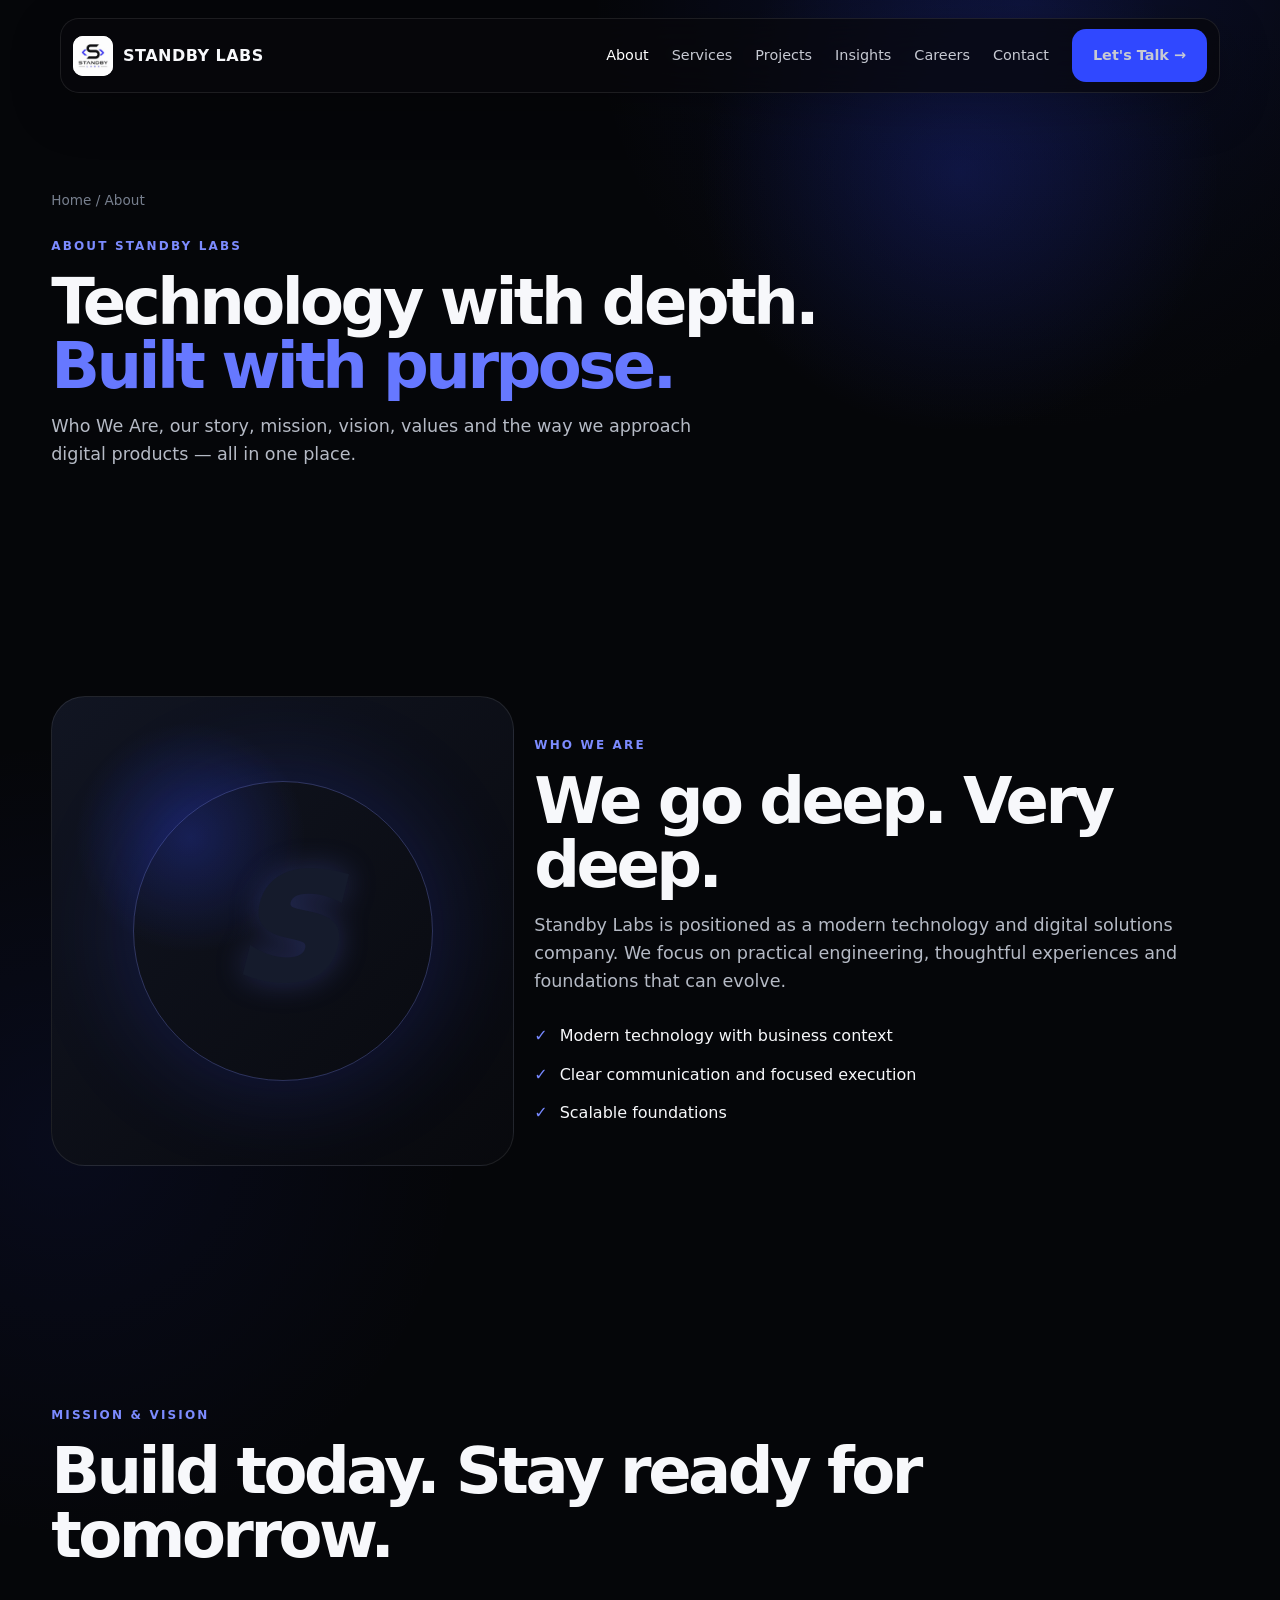
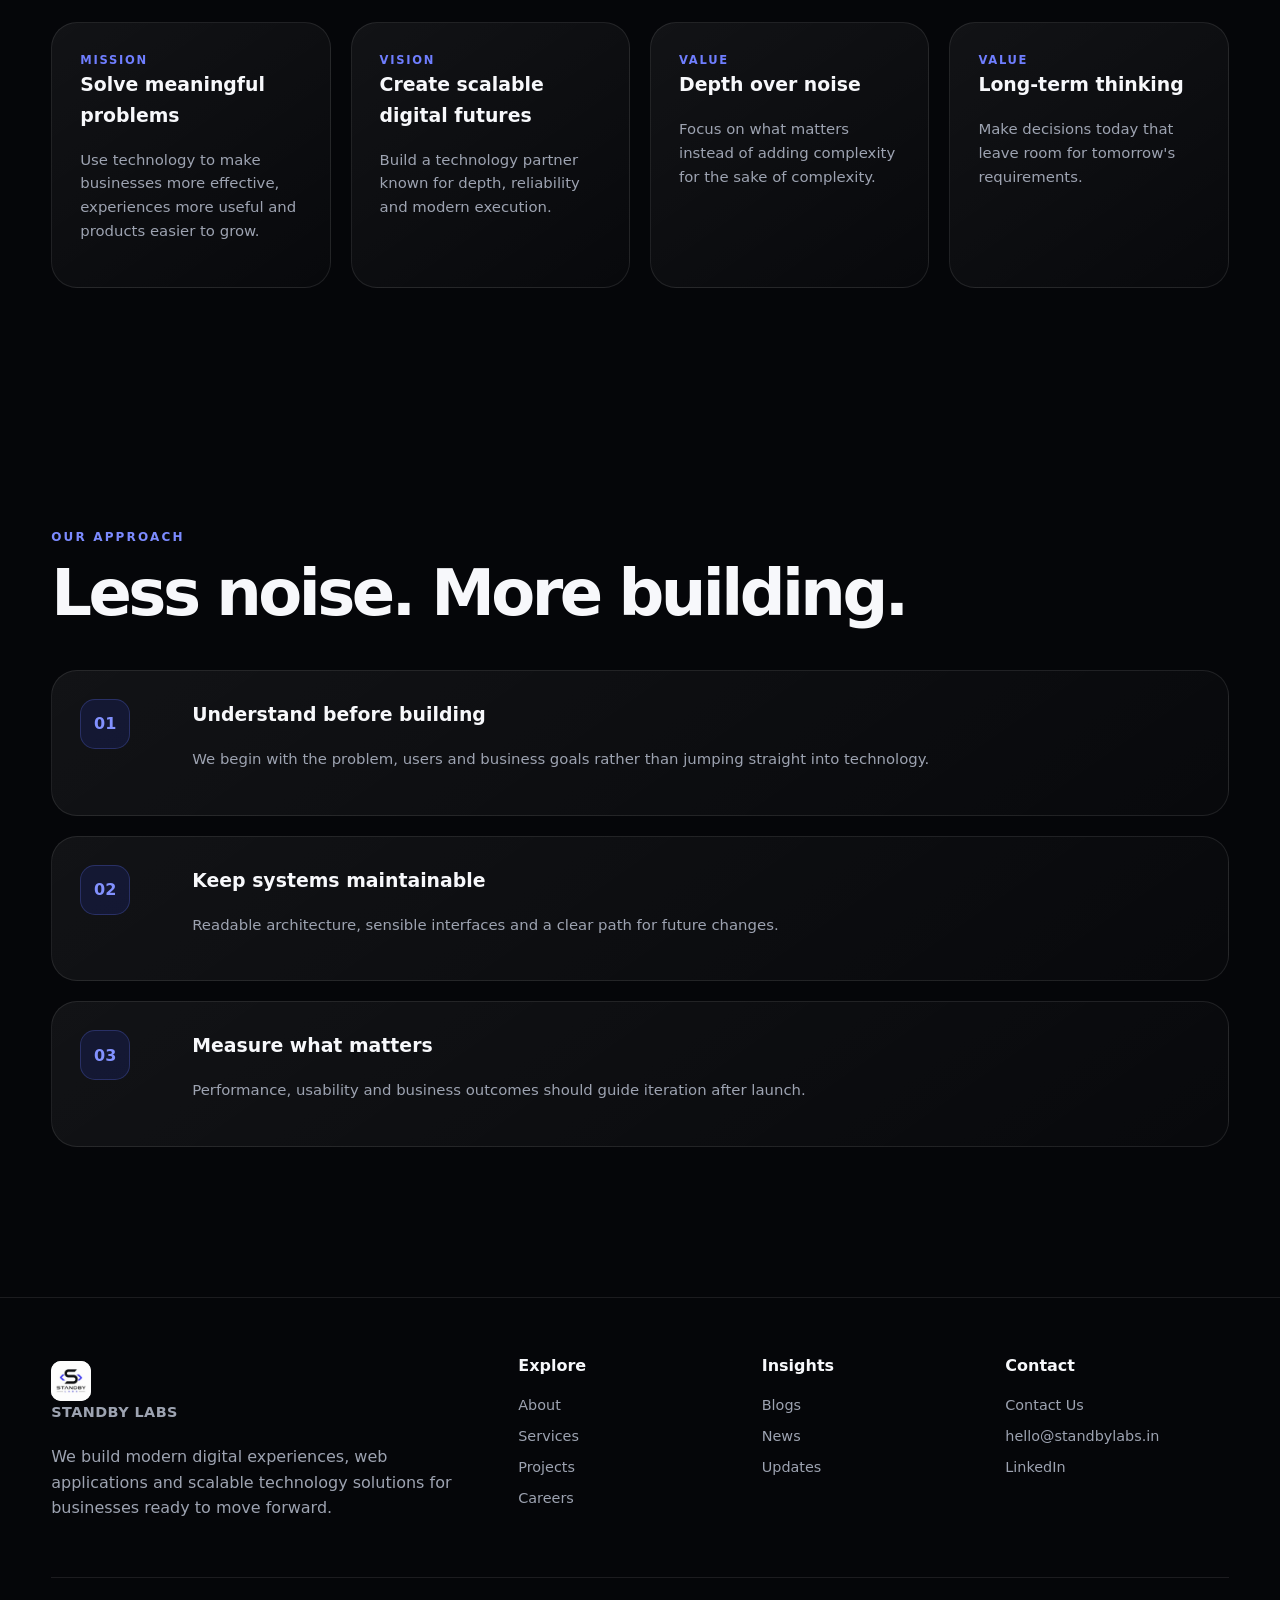
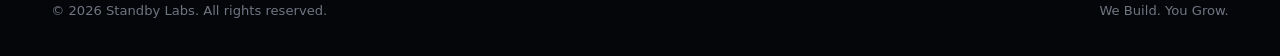
==== about.html @ 9fd93298 "Initial Commit" ====
<!doctype html><html lang="en"><head><meta charset="utf-8"><meta name="viewport" content="width=device-width,initial-scale=1">
<title>About | Standby Labs</title><meta name="description" content="Standby Labs — Web Development, Digital Solutions, Scalable Future."><link rel="icon" href="assets/logo.jfif"><link rel="stylesheet" href="assets/styles.css"></head>
<body><nav><a class="brand" href="index.html"><img src="assets/logo.jfif" alt="Standby Labs logo"><span>STANDBY LABS</span></a><div class="navlinks"><a class="active" href="about.html">About</a><a class="" href="services.html">Services</a><a class="" href="projects.html">Projects</a><a class="" href="insights.html">Insights</a><a class="" href="careers.html">Careers</a><a class="" href="contact.html">Contact</a><a class="btn primary" href="contact.html">Let's Talk →</a></div><button class="menu" aria-label="Menu">☰</button></nav>
<section class="page-hero"><div class="container"><div class="breadcrumb">Home / About</div><div class="eyebrow reveal">About Standby Labs</div><h1 class="title reveal">Technology with depth.<br><span class="gradient">Built with purpose.</span></h1><p class="lead reveal">Who We Are, our story, mission, vision, values and the way we approach digital products — all in one place.</p></div></section>
<section class="section"><div class="container split grid"><div class="visual-panel reveal"><div class="orb"></div></div><div class="reveal delay1"><div class="eyebrow">Who We Are</div><h2 class="title">We go deep. Very deep.</h2><p class="lead">Standby Labs is positioned as a modern technology and digital solutions company. We focus on practical engineering, thoughtful experiences and foundations that can evolve.</p><div class="checks"><div class="check"><b>✓</b><span>Modern technology with business context</span></div><div class="check"><b>✓</b><span>Clear communication and focused execution</span></div><div class="check"><b>✓</b><span>Scalable foundations</span></div></div></div></div></section>
<section class="section"><div class="container"><div class="eyebrow">Mission & Vision</div><h2 class="title">Build today. Stay ready for tomorrow.</h2><div class="cards4 grid"><article class="card reveal"><div class="service-number">MISSION</div><h3>Solve meaningful problems</h3><p>Use technology to make businesses more effective, experiences more useful and products easier to grow.</p></article><article class="card reveal delay1"><div class="service-number">VISION</div><h3>Create scalable digital futures</h3><p>Build a technology partner known for depth, reliability and modern execution.</p></article><article class="card reveal delay2"><div class="service-number">VALUE</div><h3>Depth over noise</h3><p>Focus on what matters instead of adding complexity for the sake of complexity.</p></article><article class="card reveal delay3"><div class="service-number">VALUE</div><h3>Long-term thinking</h3><p>Make decisions today that leave room for tomorrow's requirements.</p></article></div></div></section>
<section class="section"><div class="container"><div class="eyebrow">Our Approach</div><h2 class="title">Less noise. More building.</h2><div class="feature-list"><article class="card reveal"><div class="icon">01</div><div><h3>Understand before building</h3><p>We begin with the problem, users and business goals rather than jumping straight into technology.</p></div></article><article class="card reveal delay1"><div class="icon">02</div><div><h3>Keep systems maintainable</h3><p>Readable architecture, sensible interfaces and a clear path for future changes.</p></div></article><article class="card reveal delay2"><div class="icon">03</div><div><h3>Measure what matters</h3><p>Performance, usability and business outcomes should guide iteration after launch.</p></div></article></div></div></section>
<footer><div class="container footer-grid grid"><div><a class="brand" href="index.html"><img src="assets/logo.jfif" alt=""><span>STANDBY LABS</span></a><p class="muted" style="max-width:420px;margin-top:20px">We build modern digital experiences, web applications and scalable technology solutions for businesses ready to move forward.</p></div><div><h4>Explore</h4><a href="about.html">About</a><a href="services.html">Services</a><a href="projects.html">Projects</a><a href="careers.html">Careers</a></div><div><h4>Insights</h4><a href="insights.html">Blogs</a><a href="insights.html">News</a><a href="insights.html">Updates</a></div><div><h4>Contact</h4><a href="contact.html">Contact Us</a><a href="mailto:hello@standbylabs.in">hello@standbylabs.in</a><a href="https://www.linkedin.com/company/standby-labs/" target="_blank" rel="noopener">LinkedIn</a></div></div><div class="container copyright"><span>© <span data-year></span> Standby Labs. All rights reserved.</span><span>We Build. You Grow.</span></div></footer><script src="assets/app.js"></script></body></html>
---- assets/styles.css ----
:root{
  --bg:#050609;--bg2:#090b10;--panel:#0d1017;--panel2:#121620;
  --text:#f7f8fb;--muted:#9da3b1;--blue:#3048ff;--blue2:#6678ff;
  --line:rgba(255,255,255,.09);--white08:rgba(255,255,255,.08);
  --shadow:0 30px 90px rgba(0,0,0,.45);--radius:26px;--max:1240px
}
*{box-sizing:border-box}html{scroll-behavior:smooth}body{margin:0;background:
radial-gradient(circle at 80% 0,rgba(48,72,255,.16),transparent 27rem),
radial-gradient(circle at 5% 35%,rgba(48,72,255,.08),transparent 25rem),var(--bg);
color:var(--text);font-family:Inter,ui-sans-serif,system-ui,-apple-system,"Segoe UI",sans-serif;line-height:1.6;overflow-x:hidden}
body.loaded{opacity:1}body{opacity:0;transition:opacity .5s ease}a{color:inherit;text-decoration:none}img{max-width:100%;display:block}
.container{width:min(var(--max),92%);margin:auto}.muted{color:var(--muted)}.eyebrow{color:#7c8bff;font-weight:800;letter-spacing:.18em;text-transform:uppercase;font-size:.75rem}
h1,h2,h3,p{margin-top:0}.display{font-size:clamp(3.5rem,8vw,8.2rem);line-height:.9;letter-spacing:-.075em;margin:18px 0}
.title{font-size:clamp(2.3rem,5vw,4.6rem);line-height:1;letter-spacing:-.055em;margin:14px 0}
.lead{font-size:1.1rem;color:#b5bac5;max-width:700px}.section{padding:120px 0}.grid{display:grid;gap:20px}
.btn{display:inline-flex;align-items:center;gap:10px;padding:14px 20px;border-radius:14px;font-weight:850;border:1px solid var(--line);transition:.3s ease;cursor:pointer}
.btn:hover{transform:translateY(-3px);box-shadow:0 15px 35px rgba(48,72,255,.2)}.primary{background:var(--blue);border-color:transparent}
.secondary{background:rgba(255,255,255,.035)}.link{color:#91a0ff;font-weight:800}
.reveal{opacity:0;transform:translateY(28px);transition:opacity .8s cubic-bezier(.2,.8,.2,1),transform .8s cubic-bezier(.2,.8,.2,1)}
.reveal.show{opacity:1;transform:none}.delay1{transition-delay:.08s}.delay2{transition-delay:.16s}.delay3{transition-delay:.24s}
nav{position:fixed;z-index:100;top:18px;left:50%;transform:translateX(-50%);width:min(1160px,94%);
padding:10px 12px;border:1px solid var(--line);border-radius:19px;background:rgba(7,8,12,.72);backdrop-filter:blur(18px);
display:flex;align-items:center;justify-content:space-between;box-shadow:0 15px 50px rgba(0,0,0,.25)}
.brand{display:flex;align-items:center;gap:10px;font-weight:900;letter-spacing:.03em}.brand img{width:40px;height:40px;object-fit:contain;background:#fff;border-radius:10px}
.navlinks{display:flex;gap:23px;align-items:center}.navlinks a{font-size:.9rem;color:#c7cad3;transition:.2s}.navlinks a:hover,.navlinks a.active{color:#fff}
.menu{display:none;background:none;color:#fff;border:0;font-size:1.5rem}.mobile-nav{display:none}
.hero{min-height:100vh;display:grid;align-items:center;padding:155px 0 100px;position:relative;overflow:hidden}
.hero:after{content:"";position:absolute;inset:0;background:linear-gradient(180deg,transparent 60%,var(--bg) 100%),url("assets/cover.jfif") center/cover no-repeat;opacity:.18;z-index:-1}
.hero-grid{display:grid;grid-template-columns:1.08fr .92fr;gap:65px;align-items:center}.gradient{color:var(--blue2)}
.actions{display:flex;gap:12px;flex-wrap:wrap;margin-top:34px}
.hero-visual{min-height:550px;border:1px solid var(--line);border-radius:36px;background:
linear-gradient(145deg,rgba(255,255,255,.06),rgba(255,255,255,.015));position:relative;overflow:hidden;box-shadow:var(--shadow)}
.hero-visual:before{content:"";position:absolute;width:360px;height:360px;border-radius:50%;background:var(--blue);filter:blur(100px);opacity:.22;top:80px;left:50%;transform:translateX(-50%)}
.logo-big{position:absolute;width:250px;height:250px;object-fit:contain;background:#fff;border-radius:36px;left:50%;top:45%;transform:translate(-50%,-50%);box-shadow:0 35px 100px rgba(0,0,0,.5)}
.floating{position:absolute;border:1px solid var(--line);background:rgba(7,8,12,.72);backdrop-filter:blur(14px);border-radius:18px;padding:15px 17px;box-shadow:0 15px 50px rgba(0,0,0,.35)}
.f1{top:28px;left:28px}.f2{right:28px;top:110px}.f3{left:28px;bottom:30px}.f4{right:28px;bottom:30px}
.floating b{display:block}.floating span{font-size:.78rem;color:var(--muted)}
.stats{grid-template-columns:repeat(4,1fr);border:1px solid var(--line);border-radius:24px;overflow:hidden;background:var(--line)}
.stat{padding:30px;background:var(--panel);text-align:center}.stat strong{display:block;font-size:2.2rem}.stat span{color:var(--muted);font-size:.85rem}
.cards4{grid-template-columns:repeat(4,1fr);margin-top:55px}.card{background:linear-gradient(145deg,rgba(255,255,255,.055),rgba(255,255,255,.015));border:1px solid var(--line);border-radius:var(--radius);padding:28px;transition:.35s}
.card:hover{transform:translateY(-8px);border-color:rgba(102,120,255,.55);box-shadow:var(--shadow)}.icon{width:50px;height:50px;border-radius:15px;display:grid;place-items:center;background:rgba(48,72,255,.13);color:#8291ff;border:1px solid rgba(102,120,255,.25);font-weight:900;margin-bottom:35px}
.card p{color:var(--muted);font-size:.93rem}.card h3{font-size:1.18rem}.service-number{font-size:.72rem;color:#6f7eff;font-weight:900;letter-spacing:.15em}
.split{grid-template-columns:.8fr 1.2fr;align-items:center}.visual-panel{min-height:470px;border:1px solid var(--line);border-radius:34px;position:relative;overflow:hidden;background:
radial-gradient(circle at 30% 30%,rgba(48,72,255,.25),transparent 25%),linear-gradient(135deg,#111522,#08090d)}
.visual-panel .orb{position:absolute;border-radius:50%;border:1px solid rgba(126,141,255,.3);width:300px;height:300px;left:50%;top:50%;transform:translate(-50%,-50%);box-shadow:0 0 100px rgba(48,72,255,.22)}
.visual-panel .orb:after{content:"S";position:absolute;inset:0;display:grid;place-items:center;font-size:9rem;font-weight:950;font-style:italic;color:#151b2c;text-shadow:0 0 30px rgba(102,120,255,.25)}
.checks{display:grid;gap:13px;margin-top:28px}.check{display:flex;gap:12px}.check b{color:#7788ff}
.project-grid{grid-template-columns:repeat(2,1fr);margin-top:50px}.project{min-height:430px;border-radius:28px;overflow:hidden;border:1px solid var(--line);background:var(--panel);position:relative}
.project-art{height:290px;background:linear-gradient(135deg,#111522,#07080c);position:relative;overflow:hidden}
.project-art:before{content:"";position:absolute;inset:20px;border:1px solid rgba(255,255,255,.08);border-radius:20px;background:
linear-gradient(140deg,rgba(48,72,255,.18),transparent 55%),repeating-linear-gradient(0deg,rgba(255,255,255,.035) 0 1px,transparent 1px 35px)}
.project-art:after{content:"";position:absolute;width:180px;height:180px;border-radius:50%;background:var(--blue);filter:blur(70px);opacity:.2;right:-20px;top:20px}
.dashboard{position:absolute;z-index:2;left:12%;right:12%;top:22%;bottom:12%;border:1px solid rgba(255,255,255,.12);border-radius:14px;background:#0b0e15;box-shadow:0 25px 50px rgba(0,0,0,.5);padding:16px}
.dots{display:flex;gap:5px}.dots i{width:6px;height:6px;border-radius:50%;background:#6678ff;opacity:.8}.bars{display:flex;gap:7px;align-items:end;height:105px;margin-top:18px}.bars i{display:block;flex:1;background:linear-gradient(180deg,#6b7cff,#2638c9);border-radius:5px 5px 0 0}.mini{display:grid;grid-template-columns:1fr 1fr;gap:8px;margin-top:12px}.mini i{height:30px;border-radius:6px;background:#151a25;border:1px solid rgba(255,255,255,.06)}
.project-info{padding:24px}.project-info small{color:#7585ff;text-transform:uppercase;letter-spacing:.13em;font-weight:800}.project-info h3{margin:8px 0}.project-info p{color:var(--muted);font-size:.9rem}
.process{grid-template-columns:repeat(3,1fr);margin-top:50px}.process .card{border-top:2px solid var(--blue)}.num{color:#7788ff;font-weight:900;font-size:.75rem;letter-spacing:.13em}
.testimonials{grid-template-columns:repeat(3,1fr);margin-top:50px}.quote{font-size:1.05rem;color:#d9dce4}.person{margin-top:25px;color:var(--muted);font-size:.86rem}
.insights{grid-template-columns:1.25fr .75fr;margin-top:50px}.article{border:1px solid var(--line);border-radius:26px;overflow:hidden;background:var(--panel)}.article-img{height:260px;background:
radial-gradient(circle at 75% 30%,rgba(48,72,255,.45),transparent 25%),linear-gradient(135deg,#151a2a,#07080d);position:relative}
.article-img:before{content:"INSIGHTS";position:absolute;left:28px;bottom:24px;font-size:3.5rem;font-weight:950;letter-spacing:-.07em;color:rgba(255,255,255,.06)}
.article-body{padding:25px}.tag{color:#7788ff;font-weight:900;font-size:.7rem;letter-spacing:.13em;text-transform:uppercase}.article h3{font-size:1.35rem;margin:10px 0}.article p{color:var(--muted)}
.jobs{grid-template-columns:repeat(2,1fr);margin-top:50px}.job{display:flex;justify-content:space-between;gap:20px;align-items:center}.job h3{margin:0 0 6px}.job p{margin:0;color:var(--muted);font-size:.88rem}
.cta{padding:70px;border-radius:34px;border:1px solid rgba(102,120,255,.3);background:
radial-gradient(circle at 80% 40%,rgba(48,72,255,.25),transparent 30%),linear-gradient(135deg,rgba(255,255,255,.06),rgba(255,255,255,.015));
display:flex;align-items:center;justify-content:space-between;gap:30px}
footer{padding:55px 0 35px;border-top:1px solid var(--line);margin-top:30px}.footer-grid{grid-template-columns:2fr 1fr 1fr 1fr}.footer-grid h4{margin:0 0 15px}.footer-grid a{display:block;color:var(--muted);font-size:.9rem;margin:8px 0}.footer-grid a:hover{color:#fff}.copyright{border-top:1px solid var(--line);margin-top:40px;padding-top:22px;color:#707582;font-size:.82rem;display:flex;justify-content:space-between}
.page-hero{padding:190px 0 90px;position:relative}.page-hero:after{content:"";position:absolute;inset:0;z-index:-1;background:radial-gradient(circle at 75% 30%,rgba(48,72,255,.18),transparent 25%),linear-gradient(180deg,transparent,var(--bg));pointer-events:none}
.breadcrumb{color:#777f8e;font-size:.85rem;margin-bottom:25px}.feature-list{display:grid;gap:20px;margin-top:45px}.feature-list .card{display:grid;grid-template-columns:90px 1fr;gap:22px;align-items:start}.feature-list .icon{margin:0}
.form-grid{grid-template-columns:1fr 1fr}.form{display:grid;gap:16px;margin-top:35px}.field{display:grid;gap:7px}.field label{font-size:.82rem;color:#bfc3cc}.field input,.field textarea,.field select{width:100%;border:1px solid var(--line);background:#0a0d13;color:#fff;border-radius:13px;padding:14px 15px;outline:none;font:inherit}.field input:focus,.field textarea:focus,.field select:focus{border-color:#5c70ff;box-shadow:0 0 0 3px rgba(48,72,255,.1)}textarea{min-height:160px;resize:vertical}.form-message{min-height:24px;color:#8492ff;font-size:.85rem}
.filters{display:flex;gap:10px;flex-wrap:wrap;margin-top:35px}.filter{border:1px solid var(--line);background:transparent;color:#aaaeba;padding:9px 14px;border-radius:999px;cursor:pointer}.filter.active,.filter:hover{background:var(--blue);color:#fff;border-color:transparent}
@media(max-width:1000px){.hero-grid,.split{grid-template-columns:1fr}.cards4{grid-template-columns:repeat(2,1fr)}.project-grid,.testimonials,.jobs,.insights,.process{grid-template-columns:1fr 1fr}.footer-grid{grid-template-columns:1fr 1fr}.navlinks{display:none}.menu{display:block}}
@media(max-width:650px){.section{padding:85px 0}.display{font-size:4rem}.hero-visual{min-height:420px}.logo-big{width:190px;height:190px}.cards4,.project-grid,.testimonials,.jobs,.insights,.process,.form-grid,.footer-grid,.stats{grid-template-columns:1fr}.cta{padding:40px 28px;flex-direction:column;align-items:flex-start}.f2,.f4{right:15px}.f1,.f3{left:15px}.floating{padding:11px 12px;font-size:.82rem}.page-hero{padding-top:145px}}
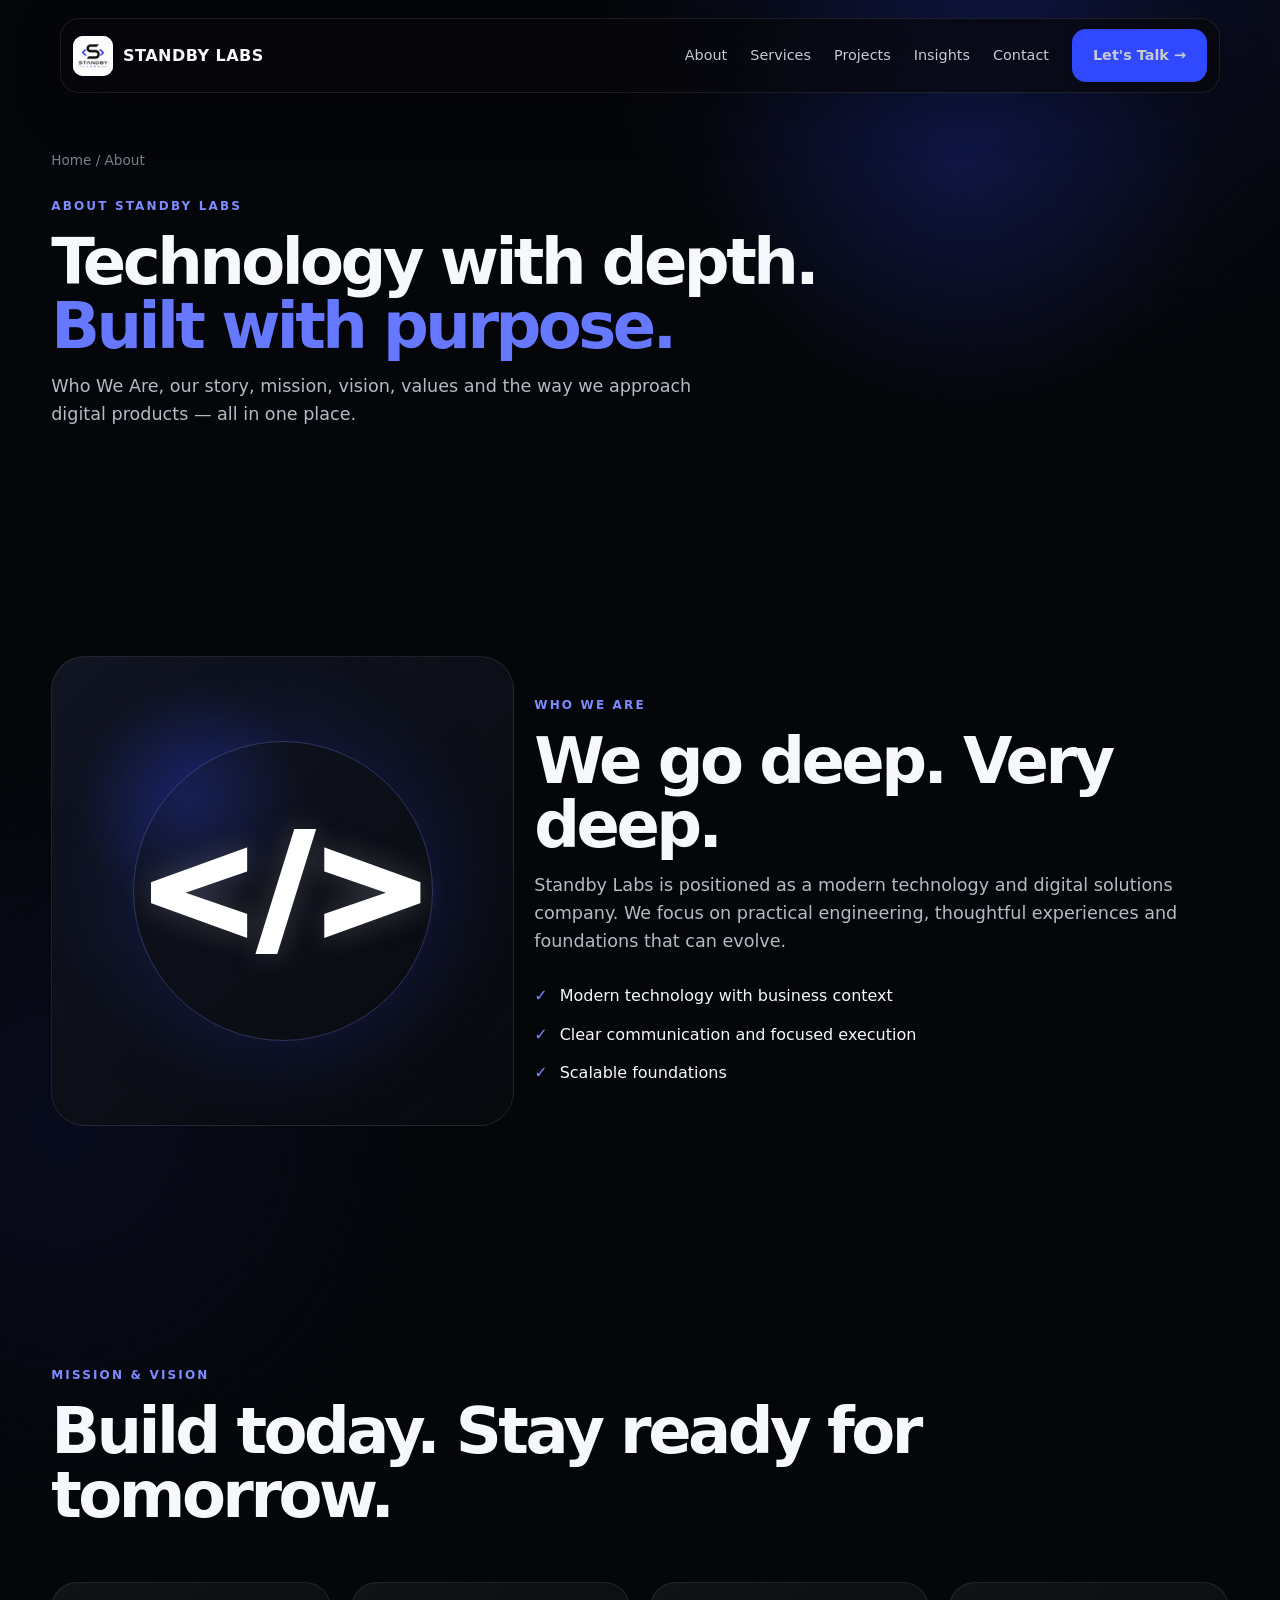
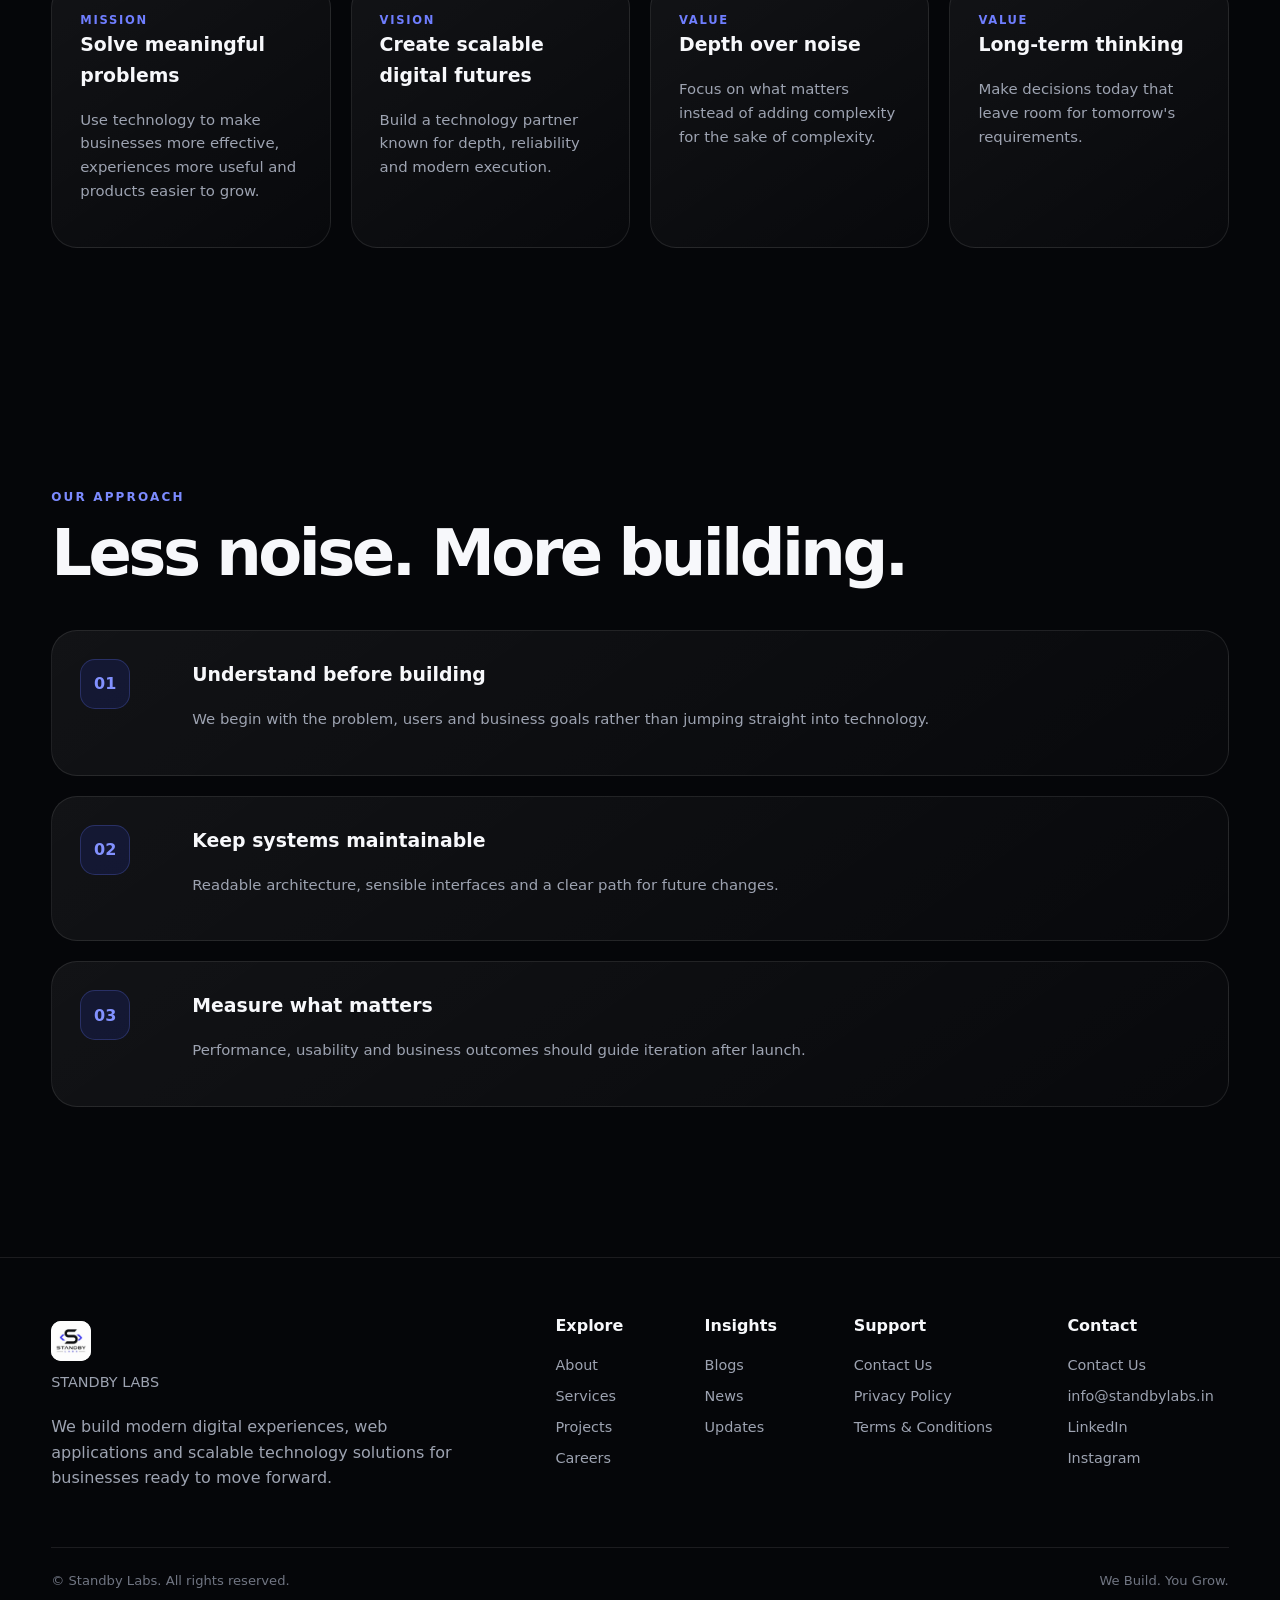
==== commit e6d11724: "Header and Footer from partials & updated Careers Page & Added Linking for PP and TnC" ====
--- a/about.html
+++ b/about.html
@@ -1,8 +1,98 @@
-<!doctype html><html lang="en"><head><meta charset="utf-8"><meta name="viewport" content="width=device-width,initial-scale=1">
-<title>About | Standby Labs</title><meta name="description" content="Standby Labs — Web Development, Digital Solutions, Scalable Future."><link rel="icon" href="assets/logo.jfif"><link rel="stylesheet" href="assets/styles.css"></head>
-<body><nav><a class="brand" href="index.html"><img src="assets/logo.jfif" alt="Standby Labs logo"><span>STANDBY LABS</span></a><div class="navlinks"><a class="active" href="about.html">About</a><a class="" href="services.html">Services</a><a class="" href="projects.html">Projects</a><a class="" href="insights.html">Insights</a><a class="" href="careers.html">Careers</a><a class="" href="contact.html">Contact</a><a class="btn primary" href="contact.html">Let's Talk →</a></div><button class="menu" aria-label="Menu">☰</button></nav>
-<section class="page-hero"><div class="container"><div class="breadcrumb">Home / About</div><div class="eyebrow reveal">About Standby Labs</div><h1 class="title reveal">Technology with depth.<br><span class="gradient">Built with purpose.</span></h1><p class="lead reveal">Who We Are, our story, mission, vision, values and the way we approach digital products — all in one place.</p></div></section>
-<section class="section"><div class="container split grid"><div class="visual-panel reveal"><div class="orb"></div></div><div class="reveal delay1"><div class="eyebrow">Who We Are</div><h2 class="title">We go deep. Very deep.</h2><p class="lead">Standby Labs is positioned as a modern technology and digital solutions company. We focus on practical engineering, thoughtful experiences and foundations that can evolve.</p><div class="checks"><div class="check"><b>✓</b><span>Modern technology with business context</span></div><div class="check"><b>✓</b><span>Clear communication and focused execution</span></div><div class="check"><b>✓</b><span>Scalable foundations</span></div></div></div></div></section>
-<section class="section"><div class="container"><div class="eyebrow">Mission & Vision</div><h2 class="title">Build today. Stay ready for tomorrow.</h2><div class="cards4 grid"><article class="card reveal"><div class="service-number">MISSION</div><h3>Solve meaningful problems</h3><p>Use technology to make businesses more effective, experiences more useful and products easier to grow.</p></article><article class="card reveal delay1"><div class="service-number">VISION</div><h3>Create scalable digital futures</h3><p>Build a technology partner known for depth, reliability and modern execution.</p></article><article class="card reveal delay2"><div class="service-number">VALUE</div><h3>Depth over noise</h3><p>Focus on what matters instead of adding complexity for the sake of complexity.</p></article><article class="card reveal delay3"><div class="service-number">VALUE</div><h3>Long-term thinking</h3><p>Make decisions today that leave room for tomorrow's requirements.</p></article></div></div></section>
-<section class="section"><div class="container"><div class="eyebrow">Our Approach</div><h2 class="title">Less noise. More building.</h2><div class="feature-list"><article class="card reveal"><div class="icon">01</div><div><h3>Understand before building</h3><p>We begin with the problem, users and business goals rather than jumping straight into technology.</p></div></article><article class="card reveal delay1"><div class="icon">02</div><div><h3>Keep systems maintainable</h3><p>Readable architecture, sensible interfaces and a clear path for future changes.</p></div></article><article class="card reveal delay2"><div class="icon">03</div><div><h3>Measure what matters</h3><p>Performance, usability and business outcomes should guide iteration after launch.</p></div></article></div></div></section>
-<footer><div class="container footer-grid grid"><div><a class="brand" href="index.html"><img src="assets/logo.jfif" alt=""><span>STANDBY LABS</span></a><p class="muted" style="max-width:420px;margin-top:20px">We build modern digital experiences, web applications and scalable technology solutions for businesses ready to move forward.</p></div><div><h4>Explore</h4><a href="about.html">About</a><a href="services.html">Services</a><a href="projects.html">Projects</a><a href="careers.html">Careers</a></div><div><h4>Insights</h4><a href="insights.html">Blogs</a><a href="insights.html">News</a><a href="insights.html">Updates</a></div><div><h4>Contact</h4><a href="contact.html">Contact Us</a><a href="mailto:hello@standbylabs.in">hello@standbylabs.in</a><a href="https://www.linkedin.com/company/standby-labs/" target="_blank" rel="noopener">LinkedIn</a></div></div><div class="container copyright"><span>© <span data-year></span> Standby Labs. All rights reserved.</span><span>We Build. You Grow.</span></div></footer><script src="assets/app.js"></script></body></html>+<!doctype html>
+<html lang="en">
+
+<head>
+    <script src="assets/app.js"></script>
+    <link rel="stylesheet" href="assets/styles.css">
+</head>
+
+<body>
+
+    <div id="header"></div>
+
+    <section class="page-hero">
+        <div class="container">
+            <div class="breadcrumb">Home / About</div>
+            <div class="eyebrow reveal">About Standby Labs</div>
+            <h1 class="title reveal">Technology with depth.<br><span class="gradient">Built with purpose.</span></h1>
+            <p class="lead reveal">Who We Are, our story, mission, vision, values and the way we approach digital products — all in one place.</p>
+        </div>
+    </section>
+    <section class="section">
+        <div class="container split grid">
+            <div class="visual-panel reveal">
+                <div class="orb"></div>
+            </div>
+            <div class="reveal delay1">
+                <div class="eyebrow">Who We Are</div>
+                <h2 class="title">We go deep. Very deep.</h2>
+                <p class="lead">Standby Labs is positioned as a modern technology and digital solutions company. We focus on practical engineering, thoughtful experiences and foundations that can evolve.</p>
+                <div class="checks">
+                    <div class="check"><b>✓</b><span>Modern technology with business context</span></div>
+                    <div class="check"><b>✓</b><span>Clear communication and focused execution</span></div>
+                    <div class="check"><b>✓</b><span>Scalable foundations</span></div>
+                </div>
+            </div>
+        </div>
+    </section>
+    <section class="section">
+        <div class="container">
+            <div class="eyebrow">Mission & Vision</div>
+            <h2 class="title">Build today. Stay ready for tomorrow.</h2>
+            <div class="cards4 grid">
+                <article class="card reveal">
+                    <div class="service-number">MISSION</div>
+                    <h3>Solve meaningful problems</h3>
+                    <p>Use technology to make businesses more effective, experiences more useful and products easier to grow.</p>
+                </article>
+                <article class="card reveal delay1">
+                    <div class="service-number">VISION</div>
+                    <h3>Create scalable digital futures</h3>
+                    <p>Build a technology partner known for depth, reliability and modern execution.</p>
+                </article>
+                <article class="card reveal delay2">
+                    <div class="service-number">VALUE</div>
+                    <h3>Depth over noise</h3>
+                    <p>Focus on what matters instead of adding complexity for the sake of complexity.</p>
+                </article>
+                <article class="card reveal delay3">
+                    <div class="service-number">VALUE</div>
+                    <h3>Long-term thinking</h3>
+                    <p>Make decisions today that leave room for tomorrow's requirements.</p>
+                </article>
+            </div>
+        </div>
+    </section>
+    <section class="section">
+        <div class="container">
+            <div class="eyebrow">Our Approach</div>
+            <h2 class="title">Less noise. More building.</h2>
+            <div class="feature-list">
+                <article class="card reveal">
+                    <div class="icon">01</div>
+                    <div>
+                        <h3>Understand before building</h3>
+                        <p>We begin with the problem, users and business goals rather than jumping straight into technology.</p>
+                    </div>
+                </article>
+                <article class="card reveal delay1">
+                    <div class="icon">02</div>
+                    <div>
+                        <h3>Keep systems maintainable</h3>
+                        <p>Readable architecture, sensible interfaces and a clear path for future changes.</p>
+                    </div>
+                </article>
+                <article class="card reveal delay2">
+                    <div class="icon">03</div>
+                    <div>
+                        <h3>Measure what matters</h3>
+                        <p>Performance, usability and business outcomes should guide iteration after launch.</p>
+                    </div>
+                </article>
+            </div>
+        </div>
+    </section>
+    <div id="footer"></div>
+</body>
+
+</html>
--- a/assets/styles.css
+++ b/assets/styles.css
@@ -1,73 +1,956 @@
-
-:root{
-  --bg:#050609;--bg2:#090b10;--panel:#0d1017;--panel2:#121620;
-  --text:#f7f8fb;--muted:#9da3b1;--blue:#3048ff;--blue2:#6678ff;
-  --line:rgba(255,255,255,.09);--white08:rgba(255,255,255,.08);
-  --shadow:0 30px 90px rgba(0,0,0,.45);--radius:26px;--max:1240px
-}
-*{box-sizing:border-box}html{scroll-behavior:smooth}body{margin:0;background:
-radial-gradient(circle at 80% 0,rgba(48,72,255,.16),transparent 27rem),
-radial-gradient(circle at 5% 35%,rgba(48,72,255,.08),transparent 25rem),var(--bg);
-color:var(--text);font-family:Inter,ui-sans-serif,system-ui,-apple-system,"Segoe UI",sans-serif;line-height:1.6;overflow-x:hidden}
-body.loaded{opacity:1}body{opacity:0;transition:opacity .5s ease}a{color:inherit;text-decoration:none}img{max-width:100%;display:block}
-.container{width:min(var(--max),92%);margin:auto}.muted{color:var(--muted)}.eyebrow{color:#7c8bff;font-weight:800;letter-spacing:.18em;text-transform:uppercase;font-size:.75rem}
-h1,h2,h3,p{margin-top:0}.display{font-size:clamp(3.5rem,8vw,8.2rem);line-height:.9;letter-spacing:-.075em;margin:18px 0}
-.title{font-size:clamp(2.3rem,5vw,4.6rem);line-height:1;letter-spacing:-.055em;margin:14px 0}
-.lead{font-size:1.1rem;color:#b5bac5;max-width:700px}.section{padding:120px 0}.grid{display:grid;gap:20px}
-.btn{display:inline-flex;align-items:center;gap:10px;padding:14px 20px;border-radius:14px;font-weight:850;border:1px solid var(--line);transition:.3s ease;cursor:pointer}
-.btn:hover{transform:translateY(-3px);box-shadow:0 15px 35px rgba(48,72,255,.2)}.primary{background:var(--blue);border-color:transparent}
-.secondary{background:rgba(255,255,255,.035)}.link{color:#91a0ff;font-weight:800}
-.reveal{opacity:0;transform:translateY(28px);transition:opacity .8s cubic-bezier(.2,.8,.2,1),transform .8s cubic-bezier(.2,.8,.2,1)}
-.reveal.show{opacity:1;transform:none}.delay1{transition-delay:.08s}.delay2{transition-delay:.16s}.delay3{transition-delay:.24s}
-nav{position:fixed;z-index:100;top:18px;left:50%;transform:translateX(-50%);width:min(1160px,94%);
-padding:10px 12px;border:1px solid var(--line);border-radius:19px;background:rgba(7,8,12,.72);backdrop-filter:blur(18px);
-display:flex;align-items:center;justify-content:space-between;box-shadow:0 15px 50px rgba(0,0,0,.25)}
-.brand{display:flex;align-items:center;gap:10px;font-weight:900;letter-spacing:.03em}.brand img{width:40px;height:40px;object-fit:contain;background:#fff;border-radius:10px}
-.navlinks{display:flex;gap:23px;align-items:center}.navlinks a{font-size:.9rem;color:#c7cad3;transition:.2s}.navlinks a:hover,.navlinks a.active{color:#fff}
-.menu{display:none;background:none;color:#fff;border:0;font-size:1.5rem}.mobile-nav{display:none}
-.hero{min-height:100vh;display:grid;align-items:center;padding:155px 0 100px;position:relative;overflow:hidden}
-.hero:after{content:"";position:absolute;inset:0;background:linear-gradient(180deg,transparent 60%,var(--bg) 100%),url("assets/cover.jfif") center/cover no-repeat;opacity:.18;z-index:-1}
-.hero-grid{display:grid;grid-template-columns:1.08fr .92fr;gap:65px;align-items:center}.gradient{color:var(--blue2)}
-.actions{display:flex;gap:12px;flex-wrap:wrap;margin-top:34px}
-.hero-visual{min-height:550px;border:1px solid var(--line);border-radius:36px;background:
-linear-gradient(145deg,rgba(255,255,255,.06),rgba(255,255,255,.015));position:relative;overflow:hidden;box-shadow:var(--shadow)}
-.hero-visual:before{content:"";position:absolute;width:360px;height:360px;border-radius:50%;background:var(--blue);filter:blur(100px);opacity:.22;top:80px;left:50%;transform:translateX(-50%)}
-.logo-big{position:absolute;width:250px;height:250px;object-fit:contain;background:#fff;border-radius:36px;left:50%;top:45%;transform:translate(-50%,-50%);box-shadow:0 35px 100px rgba(0,0,0,.5)}
-.floating{position:absolute;border:1px solid var(--line);background:rgba(7,8,12,.72);backdrop-filter:blur(14px);border-radius:18px;padding:15px 17px;box-shadow:0 15px 50px rgba(0,0,0,.35)}
-.f1{top:28px;left:28px}.f2{right:28px;top:110px}.f3{left:28px;bottom:30px}.f4{right:28px;bottom:30px}
-.floating b{display:block}.floating span{font-size:.78rem;color:var(--muted)}
-.stats{grid-template-columns:repeat(4,1fr);border:1px solid var(--line);border-radius:24px;overflow:hidden;background:var(--line)}
-.stat{padding:30px;background:var(--panel);text-align:center}.stat strong{display:block;font-size:2.2rem}.stat span{color:var(--muted);font-size:.85rem}
-.cards4{grid-template-columns:repeat(4,1fr);margin-top:55px}.card{background:linear-gradient(145deg,rgba(255,255,255,.055),rgba(255,255,255,.015));border:1px solid var(--line);border-radius:var(--radius);padding:28px;transition:.35s}
-.card:hover{transform:translateY(-8px);border-color:rgba(102,120,255,.55);box-shadow:var(--shadow)}.icon{width:50px;height:50px;border-radius:15px;display:grid;place-items:center;background:rgba(48,72,255,.13);color:#8291ff;border:1px solid rgba(102,120,255,.25);font-weight:900;margin-bottom:35px}
-.card p{color:var(--muted);font-size:.93rem}.card h3{font-size:1.18rem}.service-number{font-size:.72rem;color:#6f7eff;font-weight:900;letter-spacing:.15em}
-.split{grid-template-columns:.8fr 1.2fr;align-items:center}.visual-panel{min-height:470px;border:1px solid var(--line);border-radius:34px;position:relative;overflow:hidden;background:
-radial-gradient(circle at 30% 30%,rgba(48,72,255,.25),transparent 25%),linear-gradient(135deg,#111522,#08090d)}
-.visual-panel .orb{position:absolute;border-radius:50%;border:1px solid rgba(126,141,255,.3);width:300px;height:300px;left:50%;top:50%;transform:translate(-50%,-50%);box-shadow:0 0 100px rgba(48,72,255,.22)}
-.visual-panel .orb:after{content:"S";position:absolute;inset:0;display:grid;place-items:center;font-size:9rem;font-weight:950;font-style:italic;color:#151b2c;text-shadow:0 0 30px rgba(102,120,255,.25)}
-.checks{display:grid;gap:13px;margin-top:28px}.check{display:flex;gap:12px}.check b{color:#7788ff}
-.project-grid{grid-template-columns:repeat(2,1fr);margin-top:50px}.project{min-height:430px;border-radius:28px;overflow:hidden;border:1px solid var(--line);background:var(--panel);position:relative}
-.project-art{height:290px;background:linear-gradient(135deg,#111522,#07080c);position:relative;overflow:hidden}
-.project-art:before{content:"";position:absolute;inset:20px;border:1px solid rgba(255,255,255,.08);border-radius:20px;background:
-linear-gradient(140deg,rgba(48,72,255,.18),transparent 55%),repeating-linear-gradient(0deg,rgba(255,255,255,.035) 0 1px,transparent 1px 35px)}
-.project-art:after{content:"";position:absolute;width:180px;height:180px;border-radius:50%;background:var(--blue);filter:blur(70px);opacity:.2;right:-20px;top:20px}
-.dashboard{position:absolute;z-index:2;left:12%;right:12%;top:22%;bottom:12%;border:1px solid rgba(255,255,255,.12);border-radius:14px;background:#0b0e15;box-shadow:0 25px 50px rgba(0,0,0,.5);padding:16px}
-.dots{display:flex;gap:5px}.dots i{width:6px;height:6px;border-radius:50%;background:#6678ff;opacity:.8}.bars{display:flex;gap:7px;align-items:end;height:105px;margin-top:18px}.bars i{display:block;flex:1;background:linear-gradient(180deg,#6b7cff,#2638c9);border-radius:5px 5px 0 0}.mini{display:grid;grid-template-columns:1fr 1fr;gap:8px;margin-top:12px}.mini i{height:30px;border-radius:6px;background:#151a25;border:1px solid rgba(255,255,255,.06)}
-.project-info{padding:24px}.project-info small{color:#7585ff;text-transform:uppercase;letter-spacing:.13em;font-weight:800}.project-info h3{margin:8px 0}.project-info p{color:var(--muted);font-size:.9rem}
-.process{grid-template-columns:repeat(3,1fr);margin-top:50px}.process .card{border-top:2px solid var(--blue)}.num{color:#7788ff;font-weight:900;font-size:.75rem;letter-spacing:.13em}
-.testimonials{grid-template-columns:repeat(3,1fr);margin-top:50px}.quote{font-size:1.05rem;color:#d9dce4}.person{margin-top:25px;color:var(--muted);font-size:.86rem}
-.insights{grid-template-columns:1.25fr .75fr;margin-top:50px}.article{border:1px solid var(--line);border-radius:26px;overflow:hidden;background:var(--panel)}.article-img{height:260px;background:
-radial-gradient(circle at 75% 30%,rgba(48,72,255,.45),transparent 25%),linear-gradient(135deg,#151a2a,#07080d);position:relative}
-.article-img:before{content:"INSIGHTS";position:absolute;left:28px;bottom:24px;font-size:3.5rem;font-weight:950;letter-spacing:-.07em;color:rgba(255,255,255,.06)}
-.article-body{padding:25px}.tag{color:#7788ff;font-weight:900;font-size:.7rem;letter-spacing:.13em;text-transform:uppercase}.article h3{font-size:1.35rem;margin:10px 0}.article p{color:var(--muted)}
-.jobs{grid-template-columns:repeat(2,1fr);margin-top:50px}.job{display:flex;justify-content:space-between;gap:20px;align-items:center}.job h3{margin:0 0 6px}.job p{margin:0;color:var(--muted);font-size:.88rem}
-.cta{padding:70px;border-radius:34px;border:1px solid rgba(102,120,255,.3);background:
-radial-gradient(circle at 80% 40%,rgba(48,72,255,.25),transparent 30%),linear-gradient(135deg,rgba(255,255,255,.06),rgba(255,255,255,.015));
-display:flex;align-items:center;justify-content:space-between;gap:30px}
-footer{padding:55px 0 35px;border-top:1px solid var(--line);margin-top:30px}.footer-grid{grid-template-columns:2fr 1fr 1fr 1fr}.footer-grid h4{margin:0 0 15px}.footer-grid a{display:block;color:var(--muted);font-size:.9rem;margin:8px 0}.footer-grid a:hover{color:#fff}.copyright{border-top:1px solid var(--line);margin-top:40px;padding-top:22px;color:#707582;font-size:.82rem;display:flex;justify-content:space-between}
-.page-hero{padding:190px 0 90px;position:relative}.page-hero:after{content:"";position:absolute;inset:0;z-index:-1;background:radial-gradient(circle at 75% 30%,rgba(48,72,255,.18),transparent 25%),linear-gradient(180deg,transparent,var(--bg));pointer-events:none}
-.breadcrumb{color:#777f8e;font-size:.85rem;margin-bottom:25px}.feature-list{display:grid;gap:20px;margin-top:45px}.feature-list .card{display:grid;grid-template-columns:90px 1fr;gap:22px;align-items:start}.feature-list .icon{margin:0}
-.form-grid{grid-template-columns:1fr 1fr}.form{display:grid;gap:16px;margin-top:35px}.field{display:grid;gap:7px}.field label{font-size:.82rem;color:#bfc3cc}.field input,.field textarea,.field select{width:100%;border:1px solid var(--line);background:#0a0d13;color:#fff;border-radius:13px;padding:14px 15px;outline:none;font:inherit}.field input:focus,.field textarea:focus,.field select:focus{border-color:#5c70ff;box-shadow:0 0 0 3px rgba(48,72,255,.1)}textarea{min-height:160px;resize:vertical}.form-message{min-height:24px;color:#8492ff;font-size:.85rem}
-.filters{display:flex;gap:10px;flex-wrap:wrap;margin-top:35px}.filter{border:1px solid var(--line);background:transparent;color:#aaaeba;padding:9px 14px;border-radius:999px;cursor:pointer}.filter.active,.filter:hover{background:var(--blue);color:#fff;border-color:transparent}
-@media(max-width:1000px){.hero-grid,.split{grid-template-columns:1fr}.cards4{grid-template-columns:repeat(2,1fr)}.project-grid,.testimonials,.jobs,.insights,.process{grid-template-columns:1fr 1fr}.footer-grid{grid-template-columns:1fr 1fr}.navlinks{display:none}.menu{display:block}}
-@media(max-width:650px){.section{padding:85px 0}.display{font-size:4rem}.hero-visual{min-height:420px}.logo-big{width:190px;height:190px}.cards4,.project-grid,.testimonials,.jobs,.insights,.process,.form-grid,.footer-grid,.stats{grid-template-columns:1fr}.cta{padding:40px 28px;flex-direction:column;align-items:flex-start}.f2,.f4{right:15px}.f1,.f3{left:15px}.floating{padding:11px 12px;font-size:.82rem}.page-hero{padding-top:145px}}
+:root {
+    --bg: #050609;
+    --bg2: #090b10;
+    --panel: #0d1017;
+    --panel2: #121620;
+    --text: #f7f8fb;
+    --muted: #9da3b1;
+    --blue: #3048ff;
+    --blue2: #6678ff;
+    --line: rgba(255, 255, 255, .09);
+    --white08: rgba(255, 255, 255, .08);
+    --shadow: 0 30px 90px rgba(0, 0, 0, .45);
+    --radius: 26px;
+    --max: 1240px
+}
+
+* {
+    box-sizing: border-box
+}
+
+html {
+    scroll-behavior: smooth
+}
+
+body {
+    margin: 0;
+    background: radial-gradient(circle at 80% 0, rgba(48, 72, 255, .16), transparent 27rem), radial-gradient(circle at 5% 35%, rgba(48, 72, 255, .08), transparent 25rem), var(--bg);
+    color: var(--text);
+    font-family: Inter, ui-sans-serif, system-ui, -apple-system, "Segoe UI", sans-serif;
+    line-height: 1.6;
+    overflow-x: hidden
+}
+
+body.loaded {
+    opacity: 1
+}
+
+body {
+    opacity: 0;
+    transition: opacity .5s ease
+}
+
+a {
+    color: inherit;
+    text-decoration: none
+}
+
+img {
+    max-width: 100%;
+    display: block
+}
+
+.container {
+    width: min(var(--max), 92%);
+    margin: auto
+}
+
+.muted {
+    color: var(--muted)
+}
+
+.eyebrow {
+    color: #7c8bff;
+    font-weight: 800;
+    letter-spacing: .18em;
+    text-transform: uppercase;
+    font-size: .75rem
+}
+
+h1,
+h2,
+h3,
+p {
+    margin-top: 0
+}
+
+.display {
+    font-size: clamp(3.5rem, 8vw, 8.2rem);
+    line-height: .9;
+    letter-spacing: -.075em;
+    margin: 18px 0
+}
+
+.title {
+    font-size: clamp(2.3rem, 5vw, 4.6rem);
+    line-height: 1;
+    letter-spacing: -.055em;
+    margin: 14px 0
+}
+
+.title-2 {
+    font-size: clamp(2.3rem, 2vw, 4.6rem);
+    line-height: 1;
+    letter-spacing: -.055em;
+    margin: 14px 0
+}
+
+.lead {
+    font-size: 1.1rem;
+    color: #b5bac5;
+    max-width: 700px
+}
+
+.lead-2 {
+    font-size: 1.1rem;
+    color: #b5bac5;
+    max-width: 1000px
+}
+
+.section {
+    padding: 120px 0
+}
+
+.grid {
+    display: grid;
+    gap: 20px
+}
+
+.btn {
+    display: inline-flex;
+    align-items: center;
+    gap: 10px;
+    padding: 14px 20px;
+    border-radius: 14px;
+    font-weight: 850;
+    border: 1px solid var(--line);
+    transition: .3s ease;
+    cursor: pointer
+}
+
+.btn:hover {
+    transform: translateY(-3px);
+    box-shadow: 0 15px 35px rgba(48, 72, 255, .2)
+}
+
+.primary {
+    background: var(--blue);
+    border-color: transparent
+}
+
+.secondary {
+    background: rgba(255, 255, 255, .035)
+}
+
+.link {
+    color: #91a0ff;
+    font-weight: 800
+}
+
+.reveal {
+    opacity: 0;
+    transform: translateY(28px);
+    transition: opacity .8s cubic-bezier(.2, .8, .2, 1), transform .8s cubic-bezier(.2, .8, .2, 1)
+}
+
+.reveal.show {
+    opacity: 1;
+    transform: none
+}
+
+.delay1 {
+    transition-delay: .08s
+}
+
+.delay2 {
+    transition-delay: .16s
+}
+
+.delay3 {
+    transition-delay: .24s
+}
+
+nav {
+    position: fixed;
+    z-index: 100;
+    top: 18px;
+    left: 50%;
+    transform: translateX(-50%);
+    width: min(1160px, 94%);
+    padding: 10px 12px;
+    border: 1px solid var(--line);
+    border-radius: 19px;
+    background: rgba(7, 8, 12, .72);
+    backdrop-filter: blur(18px);
+    display: flex;
+    align-items: center;
+    justify-content: space-between;
+    box-shadow: 0 15px 50px rgba(0, 0, 0, .25)
+}
+
+.brand {
+    display: flex;
+    align-items: center;
+    gap: 10px;
+    font-weight: 900;
+    letter-spacing: .03em
+}
+
+.brand img {
+    width: 40px;
+    height: 40px;
+    object-fit: contain;
+    background: #fff;
+    border-radius: 10px
+}
+
+.brand-footer img {
+    width: 40px;
+    height: 40px;
+    margin-bottom: 10px;
+    object-fit: contain;
+    background: #fff;
+    border-radius: 10px
+}
+
+.navlinks {
+    display: flex;
+    gap: 23px;
+    align-items: center
+}
+
+.navlinks a {
+    font-size: .9rem;
+    color: #c7cad3;
+    transition: .2s
+}
+
+.navlinks a:hover,
+.navlinks a.active {
+    color: #fff
+}
+
+.menu {
+    display: none;
+    background: none;
+    color: #fff;
+    border: 0;
+    font-size: 1.5rem
+}
+
+.mobile-nav {
+    display: none
+}
+
+.hero {
+    min-height: 100vh;
+    display: grid;
+    align-items: center;
+    padding: 155px 0 100px;
+    position: relative;
+    overflow: hidden
+}
+
+.hero:after {
+    content: "";
+    position: absolute;
+    inset: 0;
+    background: linear-gradient(180deg, transparent 60%, var(--bg) 100%), url("assets/cover.jfif") center/cover no-repeat;
+    opacity: .18;
+    z-index: -1
+}
+
+.hero-grid {
+    display: grid;
+    grid-template-columns: 1.08fr .92fr;
+    gap: 65px;
+    align-items: center
+}
+
+.gradient {
+    color: var(--blue2)
+}
+
+.actions {
+    display: flex;
+    gap: 12px;
+    flex-wrap: wrap;
+    margin-top: 34px
+}
+
+.hero-visual {
+    min-height: 550px;
+    border: 1px solid var(--line);
+    border-radius: 36px;
+    background: linear-gradient(145deg, rgba(255, 255, 255, .06), rgba(255, 255, 255, .015));
+    position: relative;
+    overflow: hidden;
+    box-shadow: var(--shadow)
+}
+
+.hero-visual:before {
+    content: "";
+    position: absolute;
+    width: 360px;
+    height: 360px;
+    border-radius: 50%;
+    background: var(--blue);
+    filter: blur(100px);
+    opacity: .22;
+    top: 80px;
+    left: 50%;
+    transform: translateX(-50%)
+}
+
+.logo-big {
+    position: absolute;
+    width: 250px;
+    height: 250px;
+    object-fit: contain;
+    background: #fff;
+    border-radius: 36px;
+    left: 50%;
+    top: 45%;
+    transform: translate(-50%, -50%);
+    box-shadow: 0 35px 100px rgba(0, 0, 0, .5)
+}
+
+.floating {
+    position: absolute;
+    border: 1px solid var(--line);
+    background: rgba(7, 8, 12, .72);
+    backdrop-filter: blur(14px);
+    border-radius: 18px;
+    padding: 15px 17px;
+    box-shadow: 0 15px 50px rgba(0, 0, 0, .35)
+}
+
+.f1 {
+    top: 28px;
+    left: 28px
+}
+
+.f2 {
+    right: 28px;
+    top: 110px
+}
+
+.f3 {
+    left: 28px;
+    bottom: 30px
+}
+
+.f4 {
+    right: 28px;
+    bottom: 30px
+}
+
+.floating b {
+    display: block
+}
+
+.floating span {
+    font-size: .78rem;
+    color: var(--muted)
+}
+
+.stats {
+    grid-template-columns: repeat(4, 1fr);
+    border: 1px solid var(--line);
+    border-radius: 24px;
+    overflow: hidden;
+    background: var(--line)
+}
+
+.stat {
+    padding: 30px;
+    background: var(--panel);
+    text-align: center
+}
+
+.stat strong {
+    display: block;
+    font-size: 2.2rem
+}
+
+.stat span {
+    color: var(--muted);
+    font-size: .85rem
+}
+
+.cards4 {
+    grid-template-columns: repeat(4, 1fr);
+    margin-top: 55px
+}
+
+.card {
+    background: linear-gradient(145deg, rgba(255, 255, 255, .055), rgba(255, 255, 255, .015));
+    border: 1px solid var(--line);
+    border-radius: var(--radius);
+    padding: 28px;
+    transition: .35s
+}
+
+.card:hover {
+    transform: translateY(-8px);
+    border-color: rgba(102, 120, 255, .55);
+    box-shadow: var(--shadow)
+}
+
+.icon {
+    width: 50px;
+    height: 50px;
+    border-radius: 15px;
+    display: grid;
+    place-items: center;
+    background: rgba(48, 72, 255, .13);
+    color: #8291ff;
+    border: 1px solid rgba(102, 120, 255, .25);
+    font-weight: 900;
+    margin-bottom: 35px
+}
+
+.card p {
+    color: var(--muted);
+    font-size: .93rem
+}
+
+.card h3 {
+    font-size: 1.18rem
+}
+
+.service-number {
+    font-size: .72rem;
+    color: #6f7eff;
+    font-weight: 900;
+    letter-spacing: .15em
+}
+
+.split {
+    grid-template-columns: .8fr 1.2fr;
+    align-items: center
+}
+
+.visual-panel {
+    min-height: 470px;
+    border: 1px solid var(--line);
+    border-radius: 34px;
+    position: relative;
+    overflow: hidden;
+    background: radial-gradient(circle at 30% 30%, rgba(48, 72, 255, .25), transparent 25%), linear-gradient(135deg, #111522, #08090d)
+}
+
+.visual-panel .orb {
+    position: absolute;
+    border-radius: 50%;
+    border: 1px solid rgba(126, 141, 255, .3);
+    width: 300px;
+    height: 300px;
+    left: 50%;
+    top: 50%;
+    transform: translate(-50%, -50%);
+    box-shadow: 0 0 100px rgba(48, 72, 255, .22)
+}
+
+.visual-panel .orb:after {
+    content: "</>";
+    position: absolute;
+    inset: 0;
+    display: grid;
+    place-items: center;
+    font-size: 9rem;
+    font-weight: 950;
+    font-style: bold;
+    color: #ffffff;
+    text-shadow: 0 0 30px rgba(192, 194, 202, 0.25)
+}
+
+.checks {
+    display: grid;
+    gap: 13px;
+    margin-top: 28px
+}
+
+.check {
+    display: flex;
+    gap: 12px
+}
+
+.check b {
+    color: #7788ff
+}
+
+.project-grid {
+    grid-template-columns: repeat(2, 1fr);
+    margin-top: 50px
+}
+
+.project {
+    min-height: 430px;
+    border-radius: 28px;
+    overflow: hidden;
+    border: 1px solid var(--line);
+    background: var(--panel);
+    position: relative
+}
+
+.project-art {
+    height: 290px;
+    background: linear-gradient(135deg, #111522, #07080c);
+    position: relative;
+    overflow: hidden
+}
+
+.project-art:before {
+    content: "";
+    position: absolute;
+    inset: 20px;
+    border: 1px solid rgba(255, 255, 255, .08);
+    border-radius: 20px;
+    background: linear-gradient(140deg, rgba(48, 72, 255, .18), transparent 55%), repeating-linear-gradient(0deg, rgba(255, 255, 255, .035) 0 1px, transparent 1px 35px)
+}
+
+.project-art:after {
+    content: "";
+    position: absolute;
+    width: 180px;
+    height: 180px;
+    border-radius: 50%;
+    background: var(--blue);
+    filter: blur(70px);
+    opacity: .2;
+    right: -20px;
+    top: 20px
+}
+
+.dashboard {
+    position: absolute;
+    z-index: 2;
+    left: 12%;
+    right: 12%;
+    top: 22%;
+    bottom: 12%;
+    border: 1px solid rgba(255, 255, 255, .12);
+    border-radius: 14px;
+    background: #0b0e15;
+    box-shadow: 0 25px 50px rgba(0, 0, 0, .5);
+    padding: 16px
+}
+
+.dots {
+    display: flex;
+    gap: 5px
+}
+
+.dots i {
+    width: 6px;
+    height: 6px;
+    border-radius: 50%;
+    background: #6678ff;
+    opacity: .8
+}
+
+.bars {
+    display: flex;
+    gap: 7px;
+    align-items: end;
+    height: 105px;
+    margin-top: 18px
+}
+
+.bars i {
+    display: block;
+    flex: 1;
+    background: linear-gradient(180deg, #6b7cff, #2638c9);
+    border-radius: 5px 5px 0 0
+}
+
+.mini {
+    display: grid;
+    grid-template-columns: 1fr 1fr;
+    gap: 8px;
+    margin-top: 12px
+}
+
+.mini i {
+    height: 30px;
+    border-radius: 6px;
+    background: #151a25;
+    border: 1px solid rgba(255, 255, 255, .06)
+}
+
+.project-info {
+    padding: 24px
+}
+
+.project-info small {
+    color: #7585ff;
+    text-transform: uppercase;
+    letter-spacing: .13em;
+    font-weight: 800
+}
+
+.project-info h3 {
+    margin: 8px 0
+}
+
+.project-info p {
+    color: var(--muted);
+    font-size: .9rem
+}
+
+.process {
+    grid-template-columns: repeat(3, 1fr);
+    margin-top: 50px
+}
+
+.process .card {
+    border-top: 2px solid var(--blue)
+}
+
+.num {
+    color: #7788ff;
+    font-weight: 900;
+    font-size: .75rem;
+    letter-spacing: .13em
+}
+
+.testimonials {
+    grid-template-columns: repeat(3, 1fr);
+    margin-top: 50px
+}
+
+.quote {
+    font-size: 1.05rem;
+    color: #d9dce4
+}
+
+.person {
+    margin-top: 25px;
+    color: var(--muted);
+    font-size: .86rem
+}
+
+.insights {
+    grid-template-columns: 1.25fr .75fr;
+    margin-top: 50px
+}
+
+.article {
+    border: 1px solid var(--line);
+    border-radius: 26px;
+    overflow: hidden;
+    background: var(--panel)
+}
+
+.article-img {
+    height: 260px;
+    background: radial-gradient(circle at 75% 30%, rgba(48, 72, 255, .45), transparent 25%), linear-gradient(135deg, #151a2a, #07080d);
+    position: relative
+}
+
+.article-img:before {
+    content: "INSIGHTS";
+    position: absolute;
+    left: 28px;
+    bottom: 24px;
+    font-size: 3.5rem;
+    font-weight: 950;
+    letter-spacing: -.07em;
+    color: rgba(255, 255, 255, .06)
+}
+
+.article-body {
+    padding: 25px
+}
+
+.tag {
+    color: #7788ff;
+    font-weight: 900;
+    font-size: .7rem;
+    letter-spacing: .13em;
+    text-transform: uppercase
+}
+
+.article h3 {
+    font-size: 1.35rem;
+    margin: 10px 0
+}
+
+.article p {
+    color: var(--muted)
+}
+
+.jobs {
+    grid-template-columns: repeat(2, 1fr);
+    margin-top: 50px
+}
+
+.job {
+    display: flex;
+    justify-content: space-between;
+    gap: 20px;
+    align-items: center
+}
+
+.job h3 {
+    margin: 0 0 6px
+}
+
+.job p {
+    margin: 0;
+    color: var(--muted);
+    font-size: .88rem
+}
+
+.cta {
+    padding: 70px;
+    border-radius: 34px;
+    border: 1px solid rgba(102, 120, 255, .3);
+    background: radial-gradient(circle at 80% 40%, rgba(48, 72, 255, .25), transparent 30%), linear-gradient(135deg, rgba(255, 255, 255, .06), rgba(255, 255, 255, .015));
+    display: flex;
+    align-items: center;
+    justify-content: space-between;
+    gap: 30px
+}
+
+footer {
+    padding: 55px 0 35px;
+    border-top: 1px solid var(--line);
+    margin-top: 30px
+}
+
+.footer-grid {
+    grid-template-columns: 3fr 0.8fr 0.8fr 1.2fr 1fr
+}
+
+.footer-grid h4 {
+    margin: 0 0 15px
+}
+
+.footer-grid a {
+    display: block;
+    color: var(--muted);
+    font-size: .9rem;
+    margin: 8px 0
+}
+
+.footer-grid a:hover {
+    color: #fff
+}
+
+.copyright {
+    border-top: 1px solid var(--line);
+    margin-top: 40px;
+    padding-top: 22px;
+    color: #707582;
+    font-size: .82rem;
+    display: flex;
+    justify-content: space-between
+}
+
+.page-hero {
+    padding: 150px 0 90px;
+    position: relative
+}
+
+.page-hero:after {
+    content: "";
+    position: absolute;
+    inset: 0;
+    z-index: -1;
+    background: radial-gradient(circle at 75% 30%, rgba(48, 72, 255, .18), transparent 25%), linear-gradient(180deg, transparent, var(--bg));
+    pointer-events: none
+}
+
+.breadcrumb {
+    color: #777f8e;
+    font-size: .85rem;
+    margin-bottom: 25px
+}
+
+.feature-list {
+    display: grid;
+    gap: 20px;
+    margin-top: 45px
+}
+
+.feature-list .card {
+    display: grid;
+    grid-template-columns: 90px 1fr;
+    gap: 22px;
+    align-items: start
+}
+
+.feature-list .icon {
+    margin: 0
+}
+
+.form-grid {
+    grid-template-columns: 1fr 1fr
+}
+
+.form {
+    display: grid;
+    gap: 16px;
+    margin-top: 35px
+}
+
+.field {
+    display: grid;
+    gap: 7px
+}
+
+.field label {
+    font-size: .82rem;
+    color: #bfc3cc
+}
+
+.field input,
+.field textarea,
+.field select {
+    width: 100%;
+    border: 1px solid var(--line);
+    background: #0a0d13;
+    color: #fff;
+    border-radius: 13px;
+    padding: 14px 15px;
+    outline: none;
+    font: inherit
+}
+
+.field input:focus,
+.field textarea:focus,
+.field select:focus {
+    border-color: #5c70ff;
+    box-shadow: 0 0 0 3px rgba(48, 72, 255, .1)
+}
+
+textarea {
+    min-height: 160px;
+    resize: vertical
+}
+
+.form-message {
+    min-height: 24px;
+    color: #8492ff;
+    font-size: .85rem
+}
+
+.filters {
+    display: flex;
+    gap: 10px;
+    flex-wrap: wrap;
+    margin-top: 35px
+}
+
+.filter {
+    border: 1px solid var(--line);
+    background: transparent;
+    color: #aaaeba;
+    padding: 9px 14px;
+    border-radius: 999px;
+    cursor: pointer
+}
+
+.filter.active,
+.filter:hover {
+    background: var(--blue);
+    color: #fff;
+    border-color: transparent
+}
+
+@media(max-width:1000px) {
+    .hero-grid,
+    .split {
+        grid-template-columns: 1fr
+    }
+    .cards4 {
+        grid-template-columns: repeat(2, 1fr)
+    }
+    .project-grid,
+    .testimonials,
+    .jobs,
+    .insights,
+    .process {
+        grid-template-columns: 1fr 1fr
+    }
+    .footer-grid {
+        grid-template-columns: 1fr 1fr
+    }
+    .navlinks {
+        display: none
+    }
+    .menu {
+        display: block
+    }
+}
+
+@media(max-width:650px) {
+    .section {
+        padding: 85px 0
+    }
+    .display {
+        font-size: 4rem
+    }
+    .hero-visual {
+        min-height: 420px
+    }
+    .logo-big {
+        width: 190px;
+        height: 190px
+    }
+    .cards4,
+    .project-grid,
+    .testimonials,
+    .jobs,
+    .insights,
+    .process,
+    .form-grid,
+    .footer-grid,
+    .stats {
+        grid-template-columns: 1fr
+    }
+    .cta {
+        padding: 40px 28px;
+        flex-direction: column;
+        align-items: flex-start
+    }
+    .f2,
+    .f4 {
+        right: 15px
+    }
+    .f1,
+    .f3 {
+        left: 15px
+    }
+    .floating {
+        padding: 11px 12px;
+        font-size: .82rem
+    }
+    .page-hero {
+        padding-top: 145px
+    }
+}
+
+.page-hero .terms-list {
+    list-style: decimal;
+    padding-left: 2.5em;
+    margin-left: 0;
+}
+
+.page-hero .terms-list li {
+    padding-left: 0.4em;
+    margin-bottom: 0.6em;
+}
+
+.page-hero ul:not(.terms-list) {
+    list-style: disc;
+    padding-left: 2.5em;
+    margin-left: 0;
+}
+
+.page-hero ul:not(.terms-list) li {
+    padding-left: 0.4em;
+    margin-bottom: 0.6em;
+}
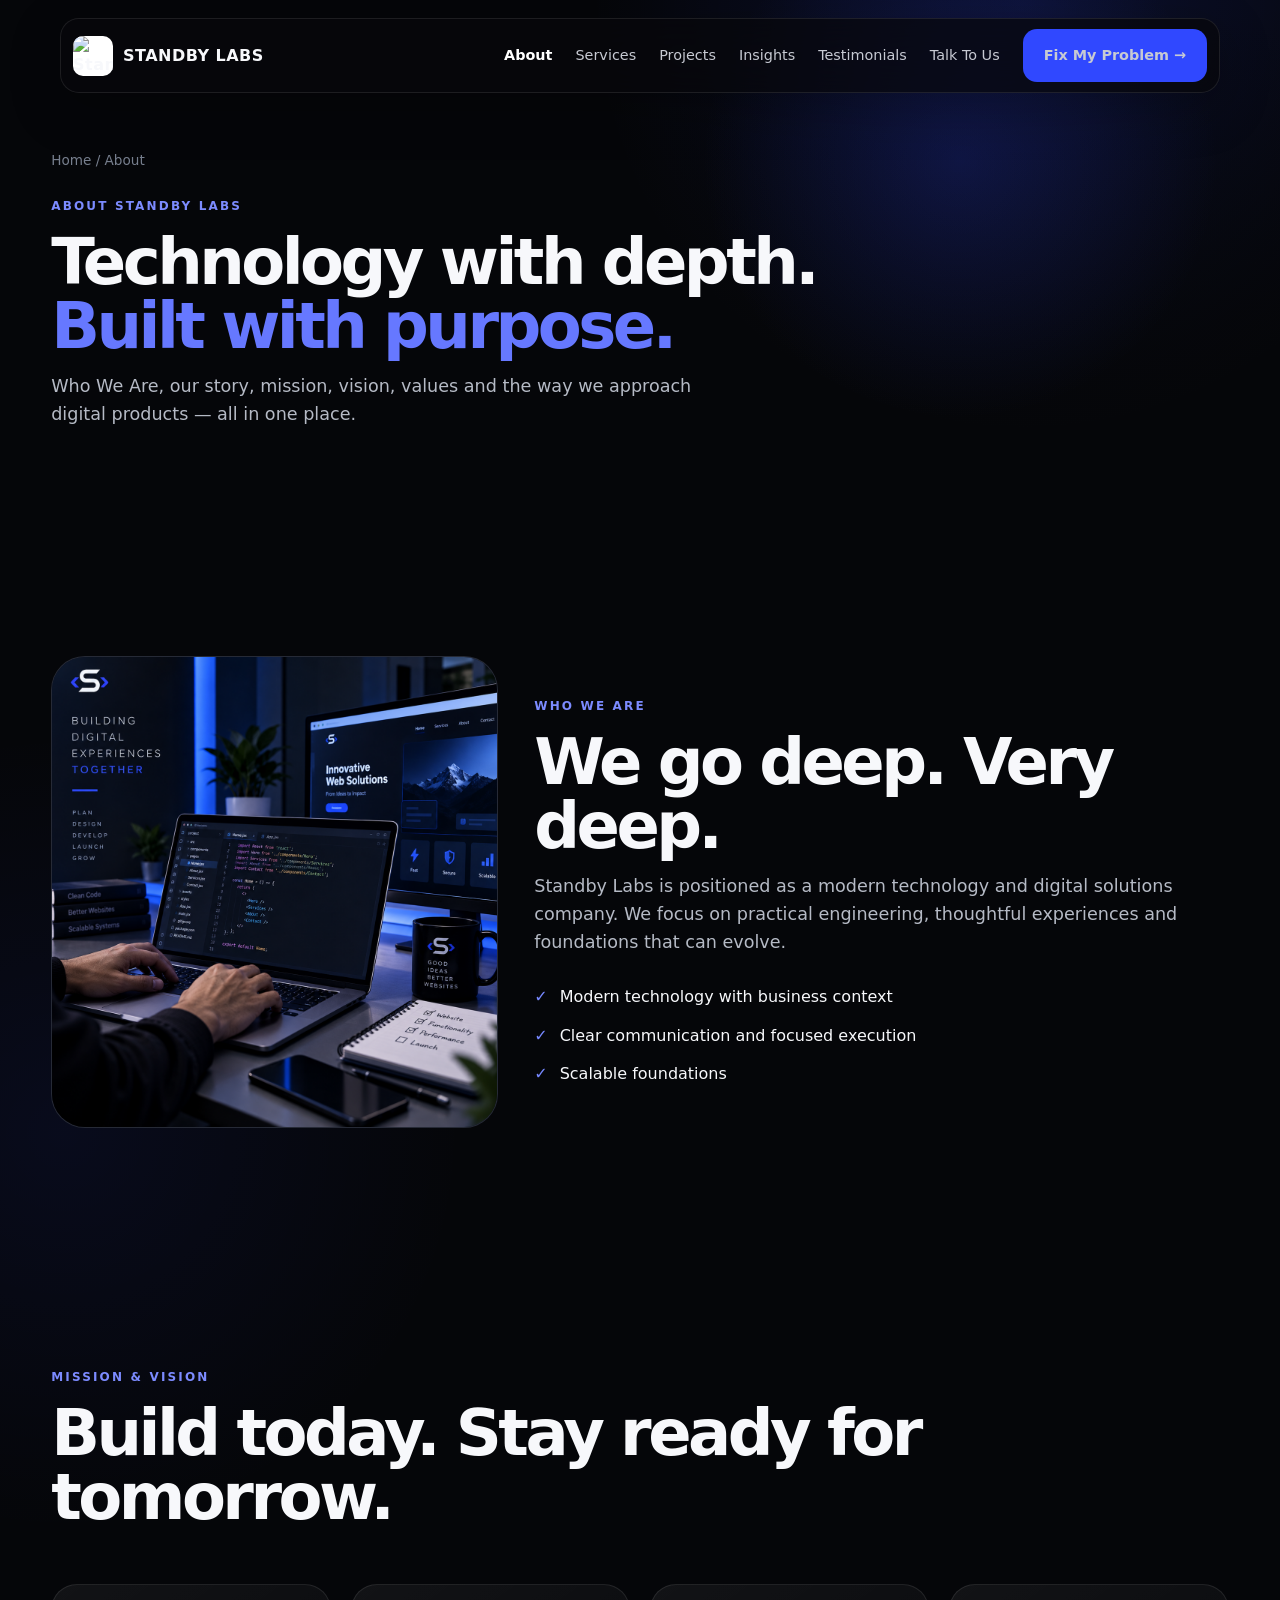
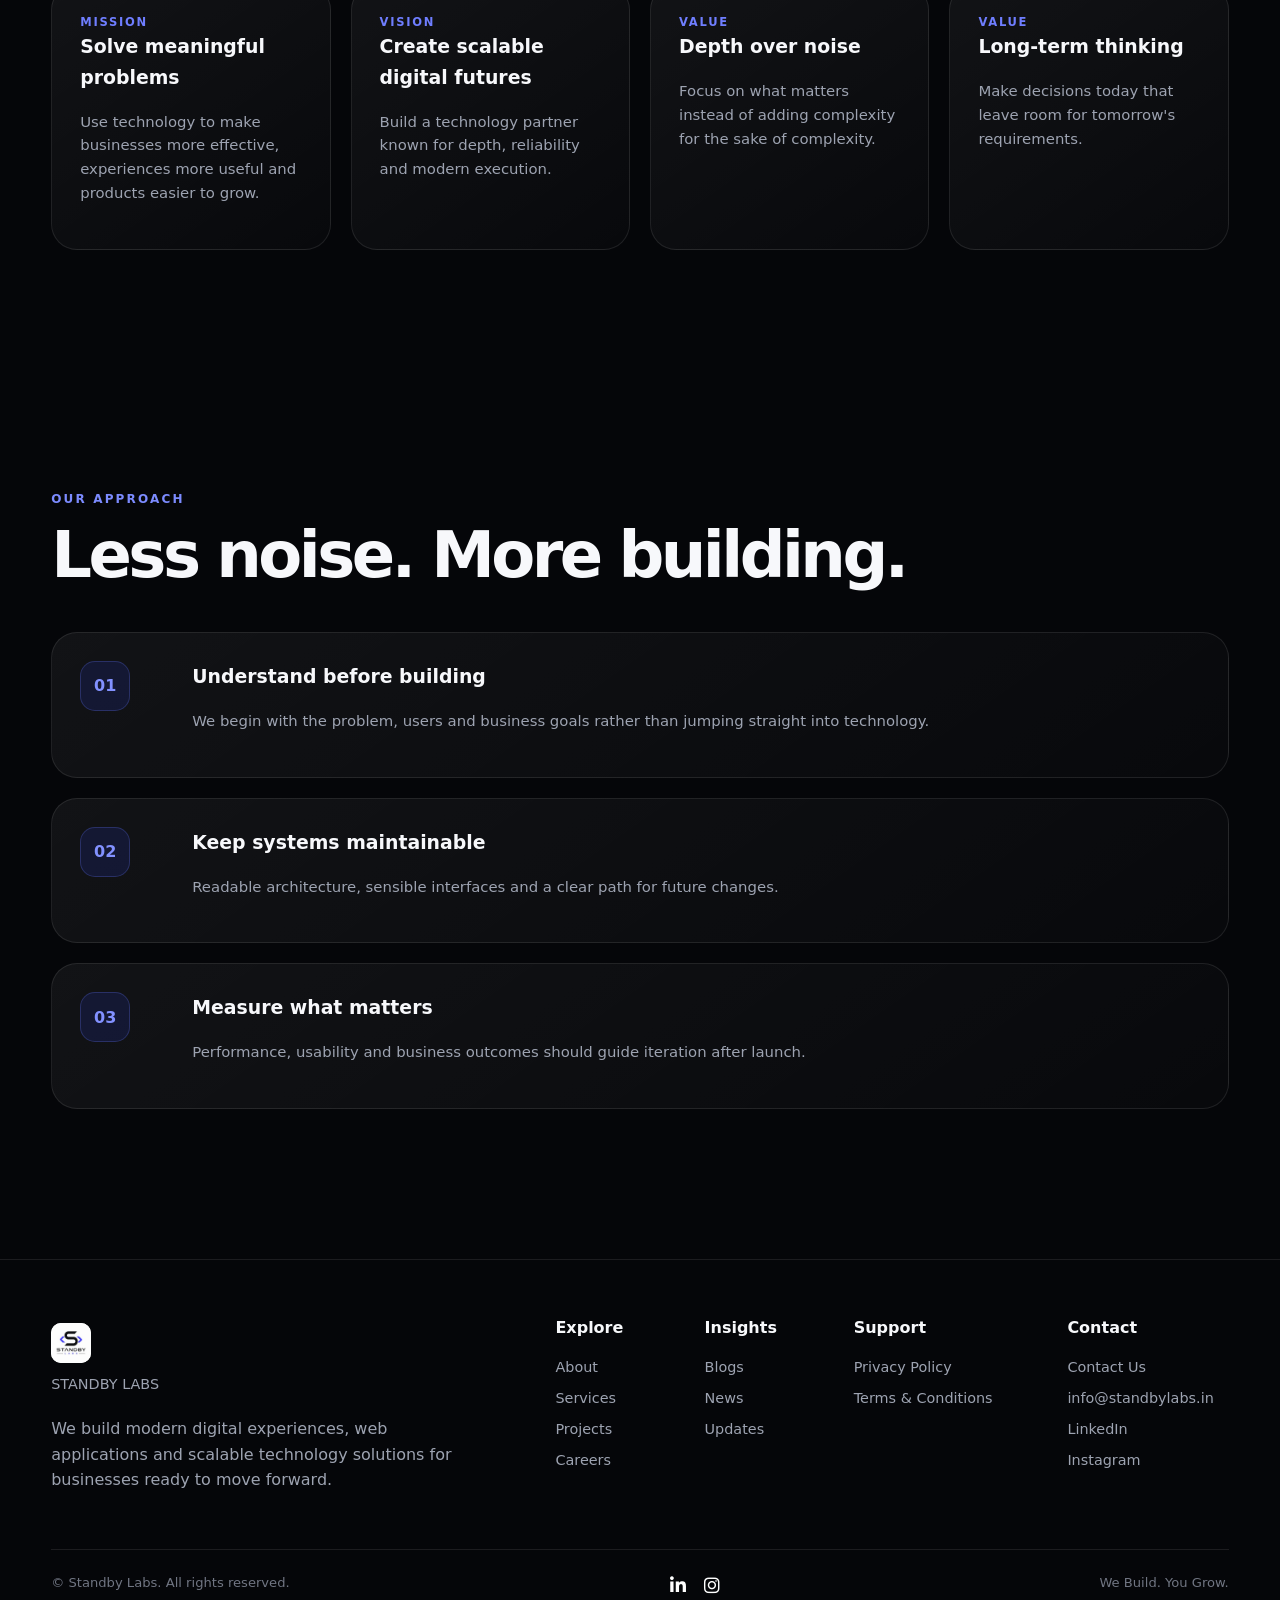
==== commit bbd629e1: "Various website changes with content and CSS and Form Submission Functionality added" ====
--- a/about.html
+++ b/about.html
@@ -21,7 +21,7 @@
     <section class="section">
         <div class="container split grid">
             <div class="visual-panel reveal">
-                <div class="orb"></div>
+                <img src="assets/images/Image-2.png" alt="Standby Labs software development solutions">
             </div>
             <div class="reveal delay1">
                 <div class="eyebrow">Who We Are</div>
--- a/assets/styles.css
+++ b/assets/styles.css
@@ -75,7 +75,7 @@
 }
 
 .display {
-    font-size: clamp(3.5rem, 8vw, 8.2rem);
+    font-size: clamp(3.5rem, 8vw, 6.2rem);
     line-height: .9;
     letter-spacing: -.075em;
     margin: 18px 0
@@ -227,7 +227,8 @@
 
 .navlinks a:hover,
 .navlinks a.active {
-    color: #fff
+    color: #fff;
+    font-weight: bold;
 }
 
 .menu {
@@ -304,13 +305,13 @@
 
 .logo-big {
     position: absolute;
-    width: 250px;
-    height: 250px;
+    width: 300px;
+    height: 300px;
     object-fit: contain;
     background: #fff;
     border-radius: 36px;
     left: 50%;
-    top: 45%;
+    top: 50%;
     transform: translate(-50%, -50%);
     box-shadow: 0 35px 100px rgba(0, 0, 0, .5)
 }
@@ -326,22 +327,22 @@
 }
 
 .f1 {
-    top: 28px;
-    left: 28px
+    top: 30px;
+    left: 30px
 }
 
 .f2 {
-    right: 28px;
-    top: 110px
+    right: 30px;
+    top: 80px
 }
 
 .f3 {
-    left: 28px;
-    bottom: 30px
+    left: 30px;
+    bottom: 90px
 }
 
 .f4 {
-    right: 28px;
+    right: 30px;
     bottom: 30px
 }
 
@@ -435,34 +436,17 @@
     min-height: 470px;
     border: 1px solid var(--line);
     border-radius: 34px;
-    position: relative;
     overflow: hidden;
-    background: radial-gradient(circle at 30% 30%, rgba(48, 72, 255, .25), transparent 25%), linear-gradient(135deg, #111522, #08090d)
-}
-
-.visual-panel .orb {
-    position: absolute;
-    border-radius: 50%;
-    border: 1px solid rgba(126, 141, 255, .3);
-    width: 300px;
-    height: 300px;
-    left: 50%;
-    top: 50%;
-    transform: translate(-50%, -50%);
-    box-shadow: 0 0 100px rgba(48, 72, 255, .22)
-}
-
-.visual-panel .orb:after {
-    content: "</>";
-    position: absolute;
-    inset: 0;
-    display: grid;
-    place-items: center;
-    font-size: 9rem;
-    font-weight: 950;
-    font-style: bold;
-    color: #ffffff;
-    text-shadow: 0 0 30px rgba(192, 194, 202, 0.25)
+    margin-right: 1rem;
+    background: #111522;
+}
+
+.visual-panel img {
+    width: 100%;
+    height: 100%;
+    min-height: 470px;
+    display: block;
+    object-fit: cover;
 }
 
 .checks {
@@ -860,6 +844,24 @@
     border-color: transparent
 }
 
+.social-links {
+    display: flex;
+    align-items: center;
+    justify-content: center;
+    gap: 18px;
+}
+
+.social-links a {
+    color: #fff;
+    font-size: 18px;
+    text-decoration: none;
+    transition: opacity 0.2s ease;
+}
+
+.social-links a:hover {
+    opacity: 0.7;
+}
+
 @media(max-width:1000px) {
     .hero-grid,
     .split {
@@ -878,11 +880,39 @@
     .footer-grid {
         grid-template-columns: 1fr 1fr
     }
+    .nav {
+        position: relative;
+    }
     .navlinks {
-        display: none
+        display: none;
+        position: absolute;
+        top: calc(100% + 10px);
+        right: 0;
+        width: 220px;
+        padding: 15px;
+        flex-direction: column;
+        align-items: stretch;
+        gap: 5px;
+        background: var(--bg);
+        border: 1px solid var(--line);
+        border-radius: 12px;
+        box-shadow: 0 10px 30px rgba(0, 0, 0, 0.25);
+        z-index: 1000;
+    }
+    .navlinks.open {
+        display: flex;
+    }
+    .navlinks a {
+        width: 100%;
+        padding: 10px 12px;
+    }
+    .navlinks .btn {
+        text-align: center;
+        margin-top: 5px;
     }
     .menu {
-        display: block
+        display: block;
+        cursor: pointer;
     }
 }
 
@@ -897,8 +927,8 @@
         min-height: 420px
     }
     .logo-big {
-        width: 190px;
-        height: 190px
+        width: 200px;
+        height: 200px
     }
     .cards4,
     .project-grid,
@@ -916,17 +946,24 @@
         flex-direction: column;
         align-items: flex-start
     }
-    .f2,
+    .f2 {
+        right: 15px;
+    }
     .f4 {
-        right: 15px
-    }
-    .f1,
+        right: 15px;
+        bottom: 15px;
+    }
+    .f1 {
+        top: 15px;
+        left: 15px;
+    }
     .f3 {
-        left: 15px
+        left: 15px;
+        bottom: 80px;
     }
     .floating {
         padding: 11px 12px;
-        font-size: .82rem
+        font-size: .65rem
     }
     .page-hero {
         padding-top: 145px
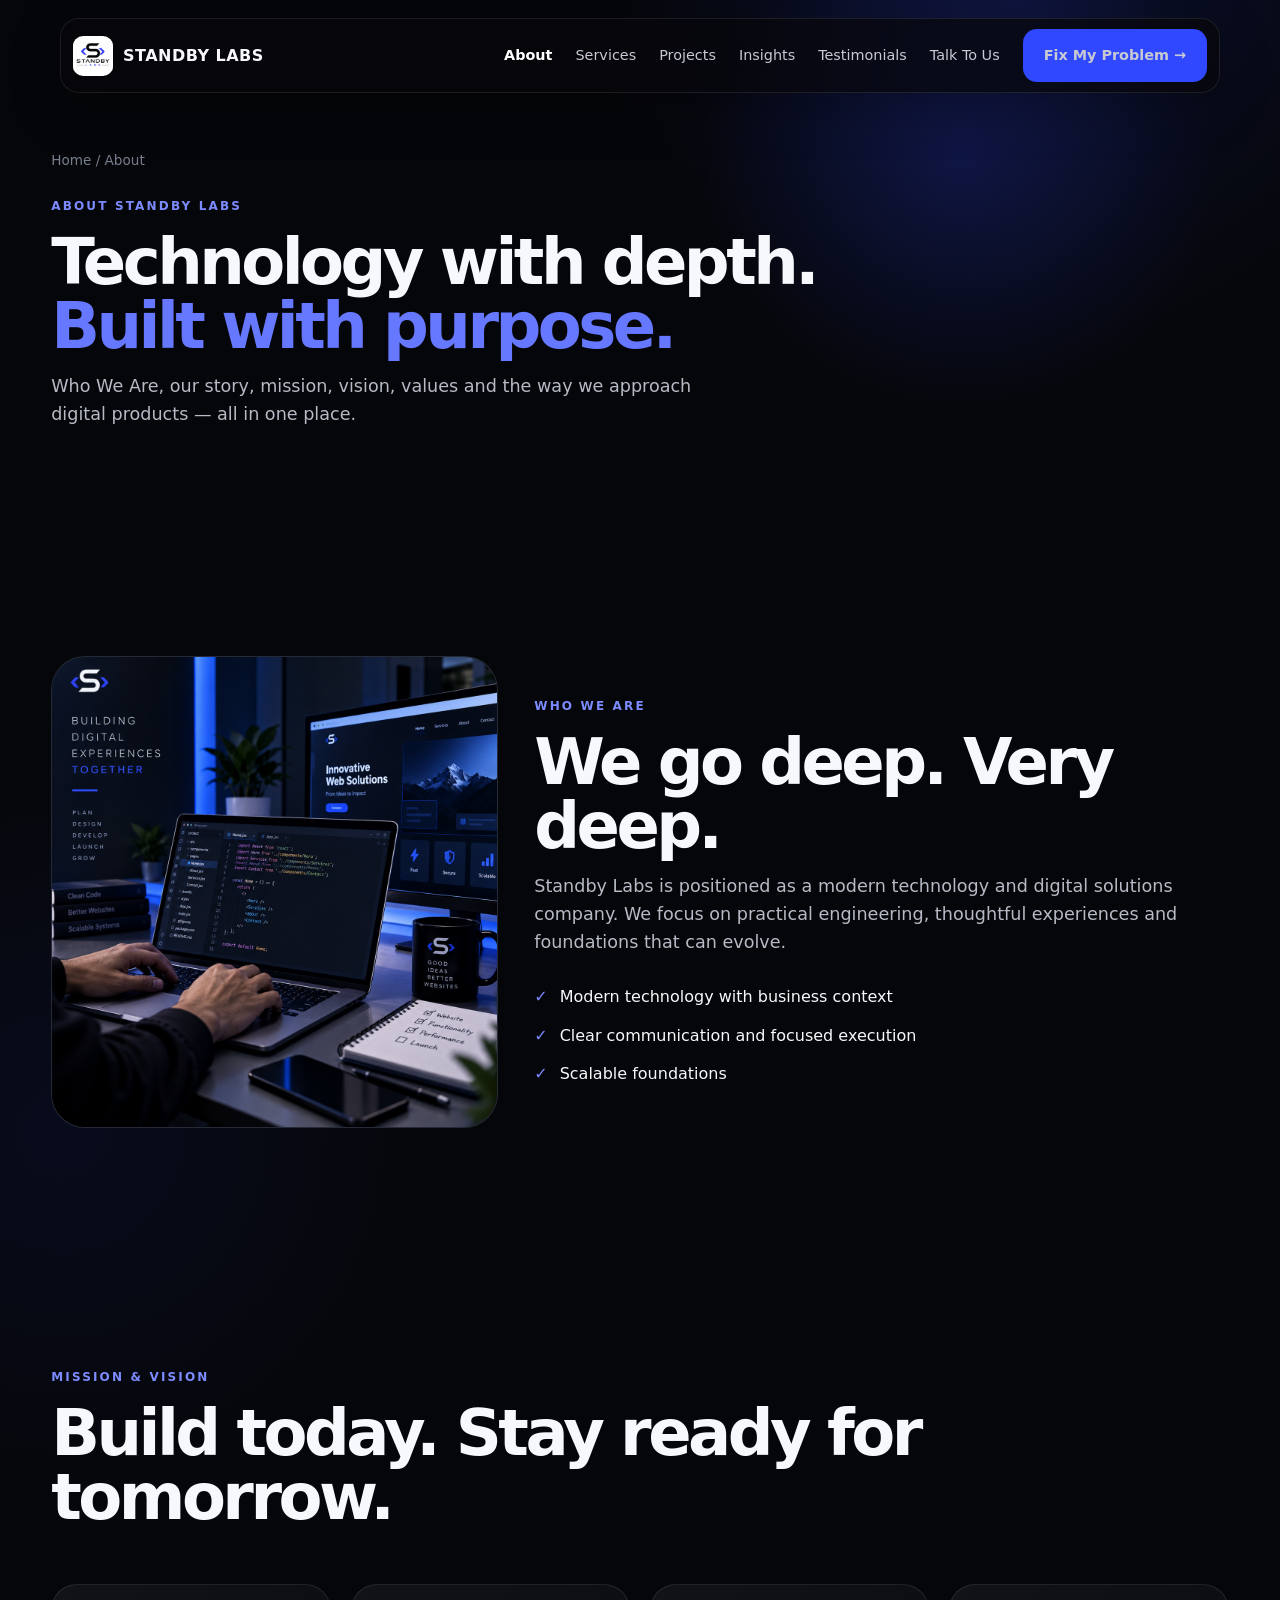
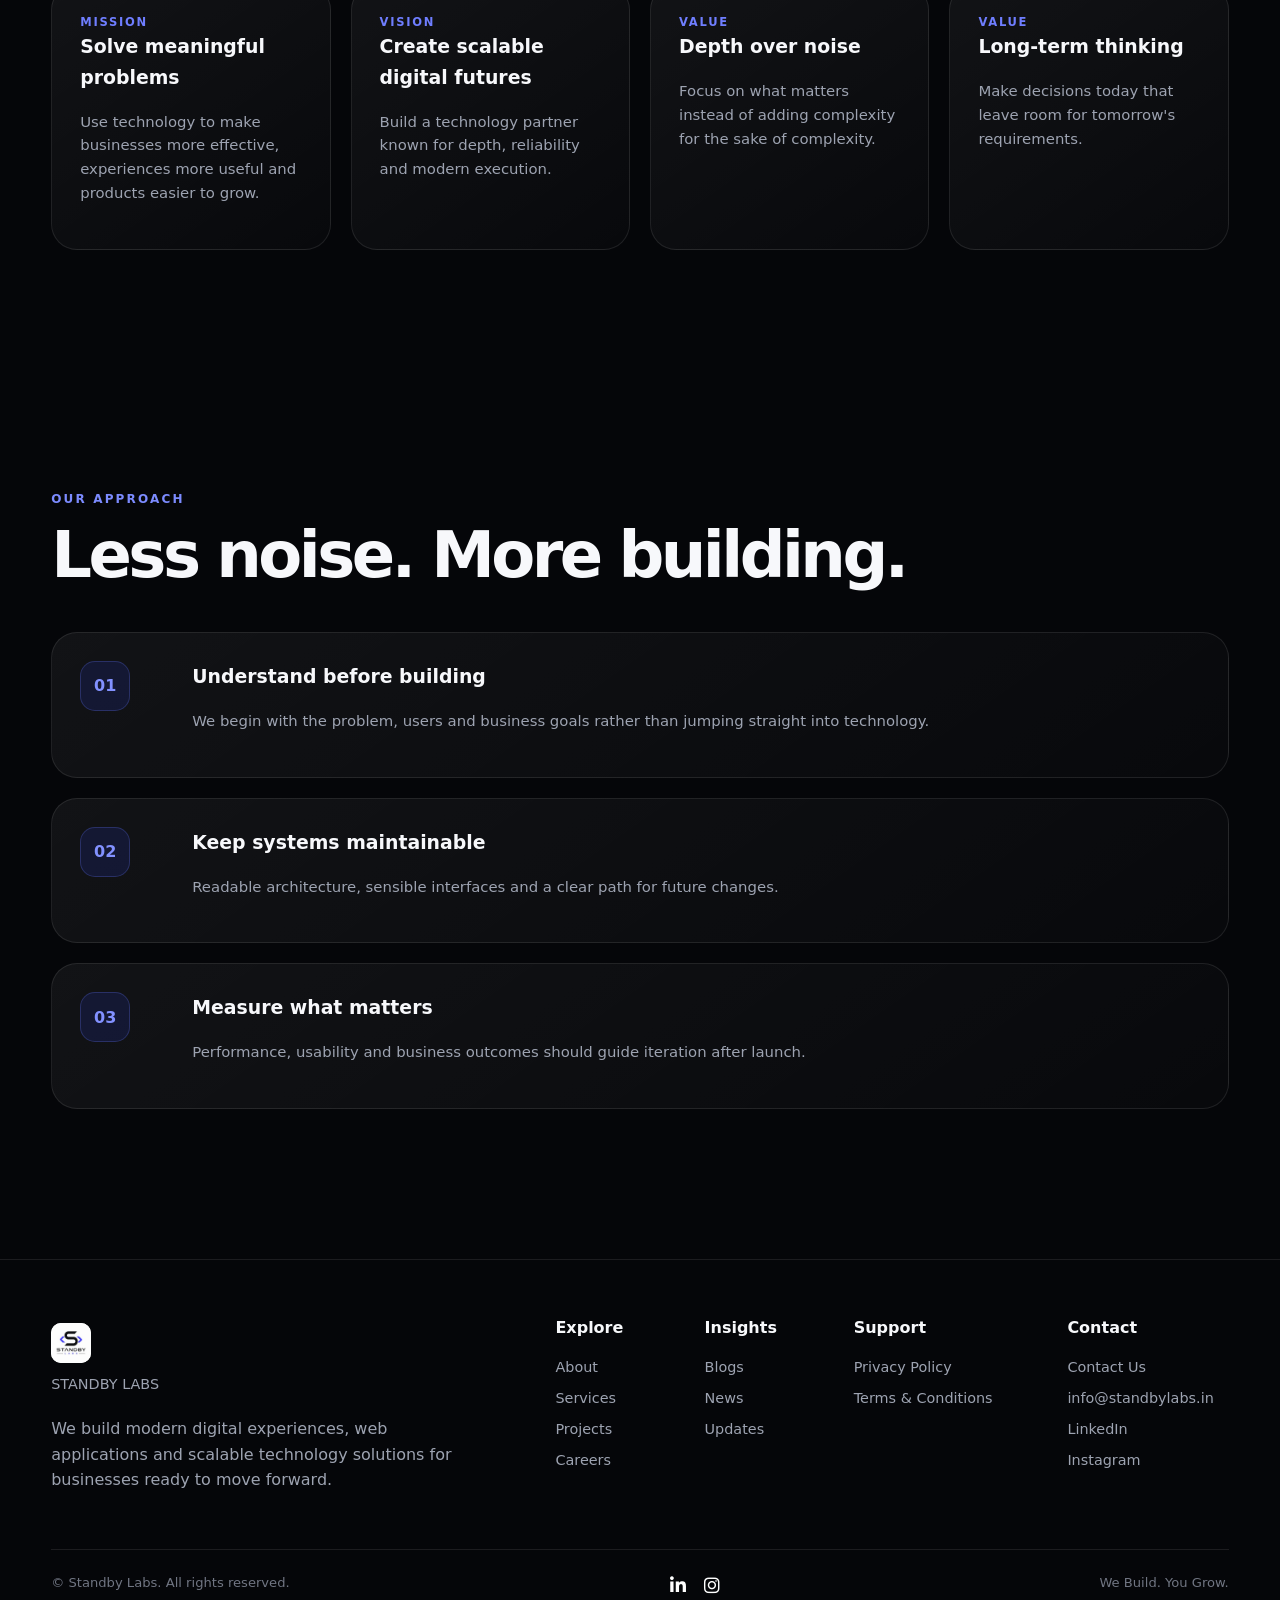
==== commit 40001b7c: "meta data added" ====
--- a/about.html
+++ b/about.html
@@ -2,8 +2,38 @@
 <html lang="en">
 
 <head>
+    <title>Standby Labs | Web Development & Custom Software Solutions</title>
+
+    <meta name="description" content="Standby Labs builds modern websites, web applications and custom software solutions for businesses.">
+    <meta name="author" content="Standby Labs">
+    <meta name="robots" content="index, follow">
+
+    <!-- Favicon -->
+    <link rel="icon" href="assets/images/Logo-3.png">
+
+    <!-- Style Sheet and JS -->
     <script src="assets/app.js"></script>
     <link rel="stylesheet" href="assets/styles.css">
+    <link rel="stylesheet" href="https://cdnjs.cloudflare.com/ajax/libs/font-awesome/6.5.2/css/all.min.css">
+
+    <!-- Canonical -->
+    <link rel="canonical" href="https://standbylabs.in/">
+
+    <!-- Open Graph -->
+    <meta property="og:type" content="website">
+    <meta property="og:title" content="Standby Labs | Web Development & Custom Software Solutions">
+    <meta property="og:description" content="Standby Labs builds modern websites, web applications and custom software solutions for businesses.">
+    <meta property="og:url" content="https://standbylabs.in/">
+    <meta property="og:site_name" content="Standby Labs">
+    <meta property="og:image" content="https://standbylabs.in/assets/images/og-image.png">
+    <meta property="og:image:alt" content="Standby Labs - Web Development & Custom Software Solutions">
+    <!-- Twitter / X -->
+    <meta name="twitter:card" content="summary_large_image">
+    <meta name="twitter:title" content="Standby Labs | Web Development & Custom Software Solutions">
+    <meta name="twitter:description" content="Standby Labs builds modern websites, web applications and custom software solutions for businesses.">
+    <meta name="twitter:image" content="https://standbylabs.in/assets/images/og-image.png">
+    <!-- Theme -->
+    <meta name="theme-color" content="#ffffff">
 </head>
 
 <body>
